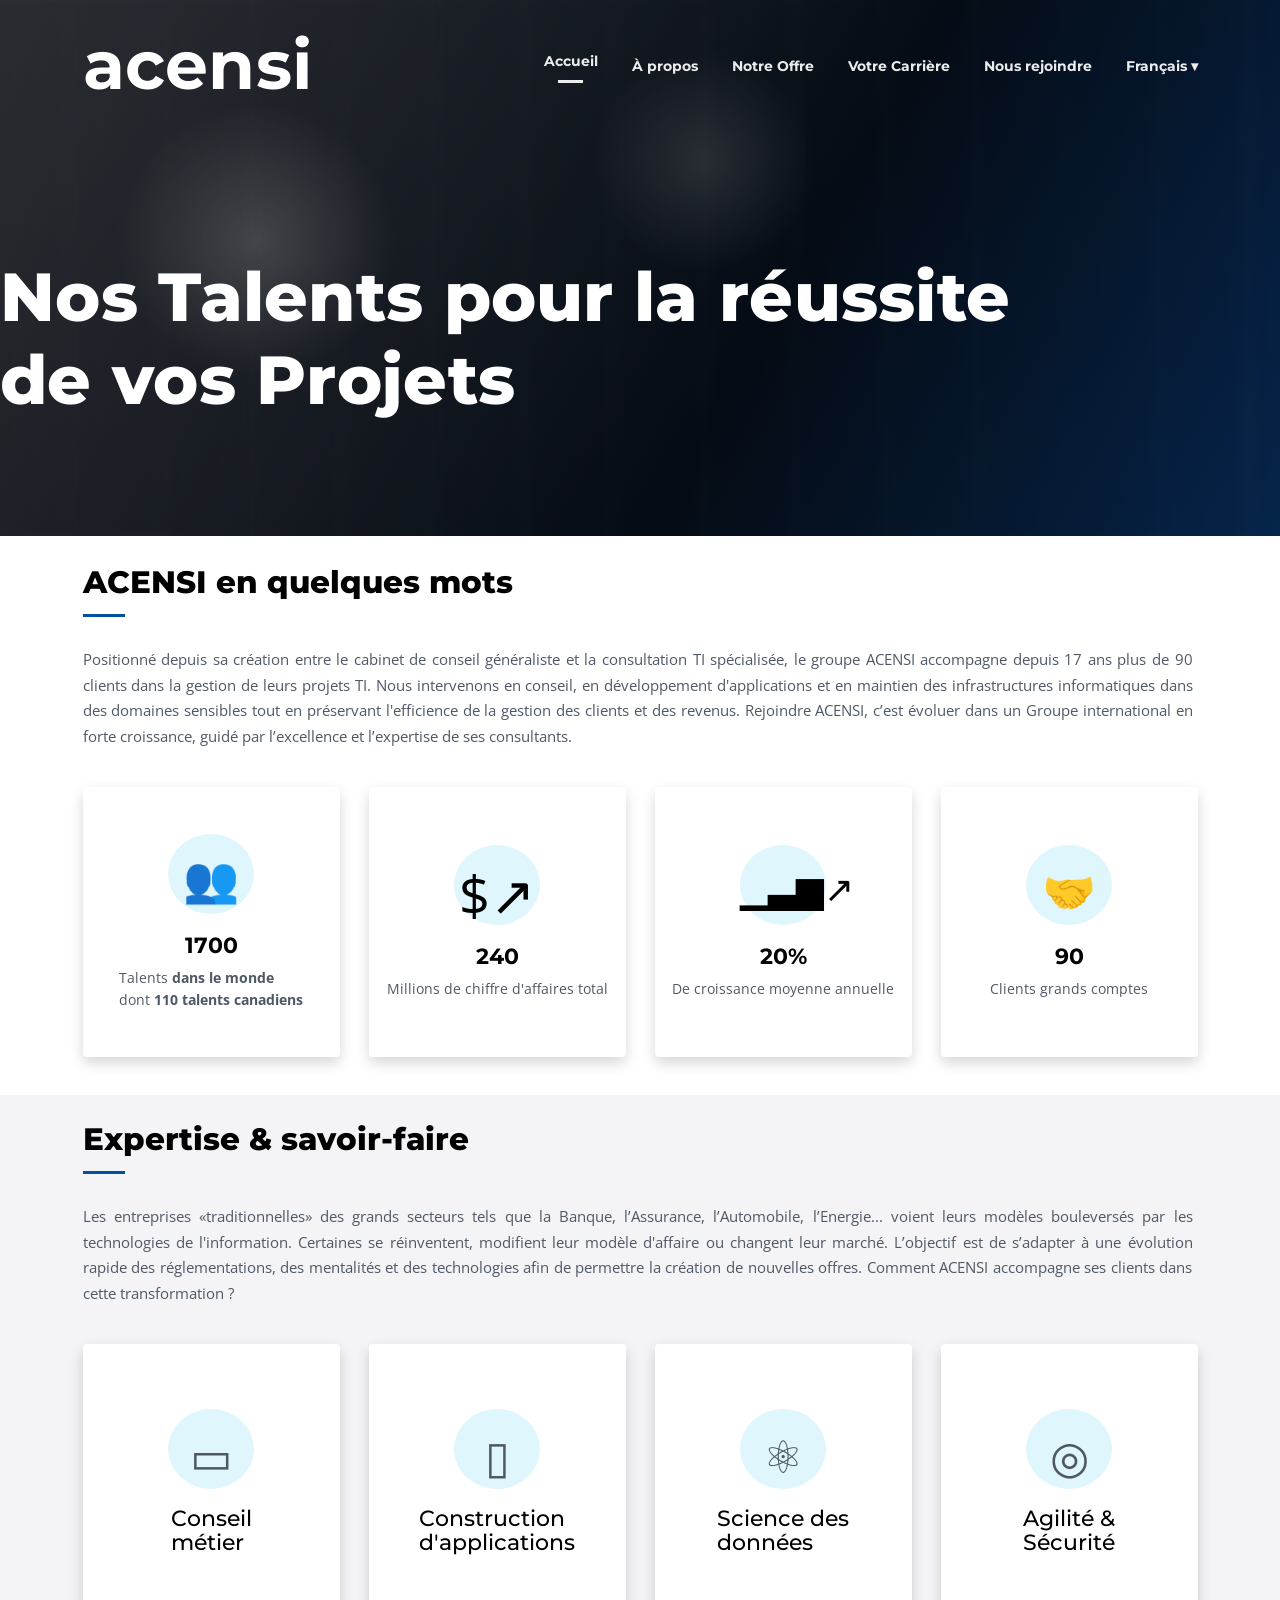
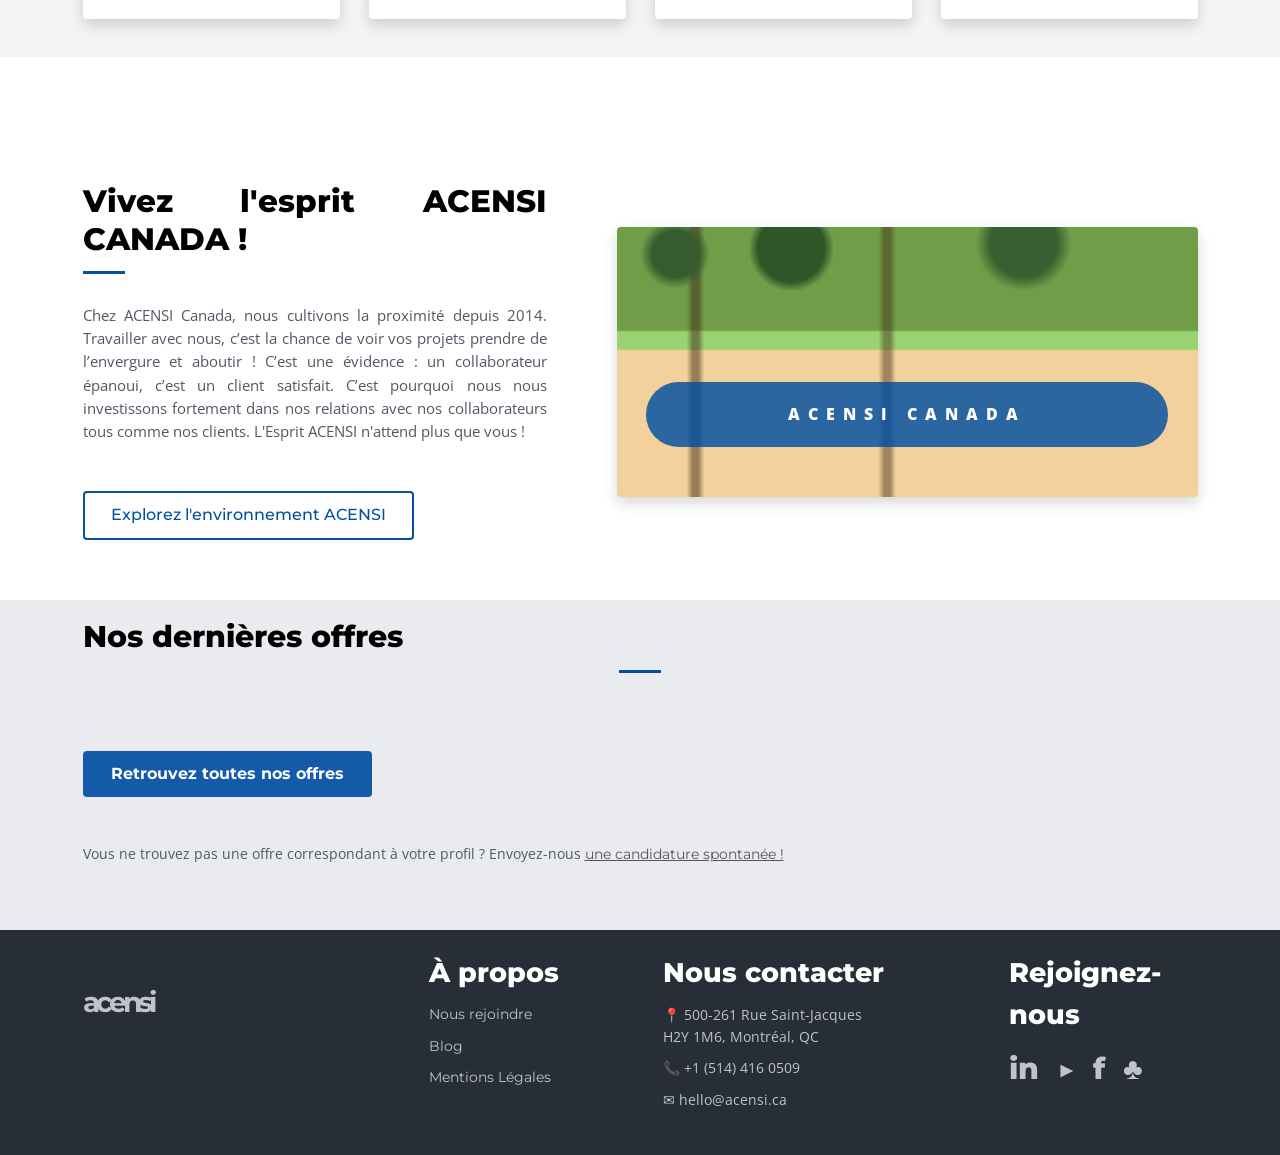
==== index.html @ 2a44cb98 "Update index.html" ====
<!DOCTYPE html>
<html lang="fr">
<head>
  <meta charset="UTF-8" />
  <meta name="viewport" content="width=device-width, initial-scale=1.0" />
  <title>ACENSI Canada - Nos talents pour la réussite de vos projets</title>
  <link rel="preconnect" href="https://fonts.googleapis.com">
  <link rel="preconnect" href="https://fonts.gstatic.com" crossorigin>
  <link href="https://fonts.googleapis.com/css2?family=Montserrat:wght@500;600;700;800&family=Open+Sans:wght@400;600;700&display=swap" rel="stylesheet">
  <link rel="stylesheet" href="acensi_project/css/style.css" />
</head>
<body>
  <header class="hero" id="accueil">
    <nav class="navbar">
      <a href="#accueil" class="logo" aria-label="ACENSI"><h1><strong>acensi</strong></h1></a>
      <button class="menu-toggle" aria-label="Ouvrir le menu"><span></span><span></span><span></span></button>
      <ul class="nav-links">
        <li><a class="active" href="#accueil">Accueil</a></li>
        <li><a href="#apropos">À propos</a></li>
        <li><a href="#offre">Notre Offre</a></li>
        <li><a href="#carriere">Votre Carrière</a></li>
        <li><a href="#contact">Nous rejoindre</a></li>
        <li><a href="#" class="lang">Français ▾</a></li>
      </ul>
    </nav>
    <div class="hero-overlay"></div>
    <div class="hero-content reveal">
      <h1>Nos Talents pour la réussite<br>de vos Projets</h1>
    </div>
  </header>

  <main>
    <section class="section white" id="apropos">
      <div class="container">
        <h2 class="section-title reveal">ACENSI en quelques mots</h2>
        <p class="intro reveal">Positionné depuis sa création entre le cabinet de conseil généraliste et la consultation TI spécialisée, le groupe ACENSI accompagne depuis 17 ans plus de 90 clients dans la gestion de leurs projets TI. Nous intervenons en conseil, en développement d'applications et en maintien des infrastructures informatiques dans des domaines sensibles tout en préservant l'efficience de la gestion des clients et des revenus. Rejoindre ACENSI, c’est évoluer dans un Groupe international en forte croissance, guidé par l’excellence et l’expertise de ses consultants.</p>

        <div class="stats-grid">
          <article class="stat-card reveal">
            <div class="icon-bubble people-icon"></div>
            <h3><span class="counter" data-target="1700">0</span></h3>
            <p>Talents <strong>dans le monde</strong><br>dont <strong>110 talents canadiens</strong></p>
          </article>
          <article class="stat-card reveal">
            <div class="icon-bubble money-icon"></div>
            <h3><span class="counter" data-target="240">0</span></h3>
            <p>Millions de chiffre d'affaires total</p>
          </article>
          <article class="stat-card reveal">
            <div class="icon-bubble chart-icon"></div>
            <h3><span class="counter" data-target="20">0</span>%</h3>
            <p>De croissance moyenne annuelle</p>
          </article>
          <article class="stat-card reveal">
            <div class="icon-bubble hand-icon"></div>
            <h3><span class="counter" data-target="90">0</span></h3>
            <p>Clients grands comptes</p>
          </article>
        </div>
      </div>
    </section>

    <section class="section grey" id="offre">
      <div class="container">
        <h2 class="section-title reveal">Expertise &amp; savoir-faire</h2>
        <p class="intro reveal">Les entreprises «traditionnelles» des grands secteurs tels que la Banque, l’Assurance, l’Automobile, l’Energie... voient leurs modèles bouleversés par les technologies de l'information. Certaines se réinventent, modifient leur modèle d'affaire ou changent leur marché. L’objectif est de s’adapter à une évolution rapide des réglementations, des mentalités et des technologies afin de permettre la création de nouvelles offres. Comment ACENSI accompagne ses clients dans cette transformation ?</p>

        <div class="expertise-grid">
          <article class="expert-card reveal"><div class="line-icon msg"></div><h3>Conseil<br>métier</h3></article>
          <article class="expert-card reveal"><div class="line-icon phone"></div><h3>Construction<br>d'applications</h3></article>
          <article class="expert-card reveal"><div class="line-icon data"></div><h3>Science des<br>données</h3></article>
          <article class="expert-card reveal"><div class="line-icon security"></div><h3>Agilité &amp;<br>Sécurité</h3></article>
        </div>
      </div>
    </section>

    <section class="spirit" id="carriere">
      <div class="container spirit-grid">
        <div class="spirit-text reveal">
          <h2 class="section-title">Vivez l'esprit ACENSI CANADA !</h2>
          <p>Chez ACENSI Canada, nous cultivons la proximité depuis 2014. Travailler avec nous, c’est la chance de voir vos projets prendre de l’envergure et aboutir ! C’est une évidence : un collaborateur épanoui, c’est un client satisfait. C’est pourquoi nous nous investissons fortement dans nos relations avec nos collaborateurs tous comme nos clients. L'Esprit ACENSI n'attend plus que vous !</p>
          <a class="outline-btn" href="#contact">Explorez l'environnement ACENSI</a>
        </div>
        <div class="team-photo reveal" role="img" aria-label="Photo de groupe ACENSI Canada">
          <div class="photo-sky"></div>
          <div class="photo-ground"></div>
          <div class="people-row">ACENSI CANADA</div>
        </div>
      </div>
    </section>

    <section class="jobs" id="contact">
      <div class="container centered reveal">
        <h2 class="jobs-title">Nos dernières offres</h2>
        <div class="short-line"></div>
        <a href="#" class="primary-btn pulse">Retrouvez toutes nos offres</a>
        <p>Vous ne trouvez pas une offre correspondant à votre profil ? Envoyez-nous <a href="mailto:hello@acensi.ca">une candidature spontanée !</a></p>
      </div>
    </section>
  </main>

  <footer class="footer">
    <div class="container footer-grid">
      <a href="#accueil" class="footer-logo"> <h1><strong>acensi</strong></h1></a>
      
      <div>
        <h3>À propos</h3>
        <a href="#contact">Nous rejoindre</a>
        <a href="#">Blog</a>
        <a href="#">Mentions Légales</a>
      </div>
      <div>
        <h3>Nous contacter</h3>
        <p>📍 500-261 Rue Saint-Jacques<br><span>H2Y 1M6, Montréal, QC</span></p>
        <p>📞 +1 (514) 416 0509</p>
        <p>✉ hello@acensi.ca</p>
      </div>
      <div>
        <h3>Rejoignez-nous</h3>
        <div class="socials"><a>in</a><a>▶</a><a>f</a><a>♣</a></div>
      </div>
    </div>
  </footer>

  <button id="topBtn" aria-label="Retour en haut">↑</button>
  <script src="acensi_project/js/script.js"></script>
</body>
</html>
---- acensi_project/css/style.css ----
:root {
  --blue: #004fa3;
  --blue2: #155aa9;
  --dark: #272e37;
  --text: #4f5865;
  --light: #f3f4f7;
  --white: #fff;
  --shadow: 0 6px 14px rgba(0, 0, 0, .16);
}

* {
  box-sizing: border-box;
}

html {
  scroll-behavior: smooth;
}

body {
  margin: 0;
  text-align: justify;
  font-family: 'Open Sans', Arial, sans-serif;
  color: var(--text);
  background: #fff;
  line-height: 1.55;
}

h1,
h2,
h3,
a,
.logo {
  font-family: 'Montserrat', Arial, sans-serif;
}

a {
  text-decoration: none;
  text-align: justify;
}

.container {
  width: min(1115px, calc(100% - 48px));
  margin: auto;
  text-align: justify;
}

.hero {
  position: relative;
  min-height: 536px;
  color: white;
  overflow: hidden;
  background: radial-gradient(circle at 20% 45%, rgba(255, 255, 255, .35), transparent 13%),
    radial-gradient(circle at 55% 30%, rgba(255, 255, 255, .20), transparent 14%),
    linear-gradient(120deg, #555963 0%, #081322 60%, #08366e 100%);
}

.hero:before {
  content: "";
  position: absolute;
  inset: 0;
  background: linear-gradient(90deg, rgba(0, 0, 0, .35), rgba(0, 0, 0, .1)),
    repeating-linear-gradient(90deg, transparent 0 85px, rgba(255, 255, 255, .05) 86px 88px);
  filter: blur(6px);
  transform: scale(1.03);
}

.hero-overlay {
  position: absolute;
  inset: 0;
  background: rgba(0, 0, 0, .24);
}

.navbar {
  position: relative;
  z-index: 4;
  display: flex;
  align-items: center;
  justify-content: space-between;
  width: min(1115px, calc(100% - 48px));
  margin: auto;
  padding: 24px 0;
}

.logo,
.footer-logo {
  font-size: 42px;
  font-weight: 600;
  letter-spacing: -4px;
  color: #fff;
}

.nav-links {
  display: flex;
  gap: 34px;
  list-style: none;
  margin: 0;
  padding: 0;
  align-items: center;
}

.nav-links a {
  color: white;
  font-weight: 700;
  font-size: 14px;
  opacity: .92;
}

.nav-links a.active:after {
  content: "";
  display: block;
  width: 25px;
  height: 3px;
  background: white;
  margin: 7px auto 0;
}

.menu-toggle {
  display: none;
  background: none;
  border: 0;
}

.menu-toggle span {
  display: block;
  width: 28px;
  height: 3px;
  background: white;
  margin: 5px;
}

.hero-content {
  position: relative;
  z-index: 2;
  text-align: center;
  text-align: justify;
  margin-top: 125px;
}

.hero h1 {
  font-size: 68px;
  line-height: 1.22;
  margin: 0;
  font-weight: 800;
  letter-spacing: .3px;
}

.section {
  padding: 28px 0 38px;
  text-align: justify;
}

.white {
  background: #fff;
}

.grey {
  background: #f4f4f6;
  padding-top: 26px;
}

.section-title {
  color: #000;
  font-size: 31px;
  line-height: 1.2;
  text-align: justify;
  margin: 0 0 30px;
  font-weight: 800;
}

.section-title:after,
.short-line {
  content: "";
  text-align: justify;
  display: block;
  width: 42px;
  height: 3px;
  background: var(--blue);
  margin-top: 13px;
}

.intro {
  font-size: 15px;
  line-height: 1.7;
  margin: 0 0 38px;
  max-width: 1110px;
  text-align: justify;
}

.stats-grid,
.expertise-grid {
  display: grid;
  grid-template-columns: repeat(4, 1fr);
  gap: 29px;
}

.stat-card,
.expert-card {
  height: 270px;
  background: white;
  border-radius: 4px;
  box-shadow: var(--shadow);
  display: flex;
  flex-direction: column;
  align-items: center;
  justify-content: center;
  text-align: center
  text-align: justify;
  transition: .35s ease;
  position: relative;
  overflow: hidden;
}

.stat-card:hover,
.expert-card:hover {
  transform: translateY(-10px);
  box-shadow: 0 14px 25px rgba(0, 0, 0, .2);
}

.stat-card:before,
.expert-card:before {
  content: "";
  position: absolute;
  inset: auto 0 0;
  height: 4px;
  background: var(--blue);
  transform: scaleX(0);
  transition: .35s;
}

.stat-card:hover:before,
.expert-card:hover:before {
  transform: scaleX(1);
}

.stat-card h3 {
  font-size: 22px;
  margin: 7px 0 4px;
  color: #000;
  text-align: justify;
}

.stat-card p {
  font-size: 14px;
  margin: 0 10px;
  text-align: justify;
}

.icon-bubble,
.line-icon {
  width: 86px;
  height: 80px;
  margin-bottom: 8px;
  background: #dff6fc;
  border-radius: 50%;
  position: relative;
}

.people-icon:after {
  content: "👥";
  font-size: 45px;
}

.money-icon:after {
  content: "$↗";
  font-size: 54px;
}

.chart-icon:after {
  content: "▁▃▆↗";
  font-size: 36px;
}

.hand-icon:after {
  content: "🤝";
  font-size: 42px;
}

.icon-bubble:after {
  position: absolute;
  inset: 8px 0 0;
  display: grid;
  place-items: center;
  color: #000;
}

.expert-card {
  height: 275px;
}

.expert-card h3 {
  font-size: 22px;
  line-height: 1.1;
  color: #000;
  margin: 10px 0 0;
  font-weight: 500;
}

.line-icon:after {
  position: absolute;
  inset: 12px 0 0;
  display: grid;
  place-items: center;
  font-size: 45px;
}

.msg:after {
  content: "▭";
}

.phone:after {
  content: "▯";
}

.data:after {
  content: "⚛";
}

.security:after {
  content: "◎";
}

.spirit {
  padding: 126px 0 60px;
  background: white;
}

.spirit-grid {
  display: grid;
  grid-template-columns: 1fr 1.25fr;
  gap: 70px;
  align-items: center;
}

.spirit p {
  font-size: 15px;
  text-align: justify;
  margin-bottom: 48px;
}

.outline-btn {
  display: inline-block;
  border: 2px solid var(--blue);
  color: var(--blue);
  padding: 10px 26px;
  border-radius: 4px;
  font-weight: 500;
  transition: .3s;
}

.outline-btn:hover {
  background: var(--blue);
  color: white;
}

.team-photo {
  height: 270px;
  border-radius: 4px;
  box-shadow: var(--shadow);
  overflow: hidden;
  position: relative;
  background: linear-gradient(#719d49 0 38%, #9ad171 39% 45%, #f2d19d 46% 100%);
}

.team-photo:before {
  content: "";
  position: absolute;
  inset: 0;
  background: radial-gradient(circle at 10% 10%, #355b2e 0 4%, transparent 6%),
    radial-gradient(circle at 30% 8%, #305628 0 7%, transparent 9%),
    radial-gradient(circle at 70% 6%, #385f2f 0 7%, transparent 10%),
    linear-gradient(90deg, transparent 0 12%, rgba(64, 40, 20, .5) 13% 14%, transparent 15% 45%, rgba(64, 40, 20, .45) 46% 47%, transparent 48%);
}

.people-row {
  position: absolute;
  left: 5%;
  right: 5%;
  bottom: 50px;
  text-align: center;
  color: white;
  background: rgba(0, 79, 163, .82);
  border-radius: 35px;
  padding: 20px;
  font-weight: 800;
  letter-spacing: 8px;
}

.jobs {
  background: #e9ebef;
  padding: 14px 0 50px;
  text-align: center;
}

.jobs-title {
  font-size: 30px;
  color: #000;
  margin: 0;
  font-weight: 800;
  text-align: justify;
}

.short-line {
  margin: 9px auto 78px;
}

.primary-btn {
  display: inline-block;
  background: var(--blue2);
  color: white;
  padding: 11px 28px;
  border-radius: 4px;
  font-weight: 700;
  margin-bottom: 32px;
}

.primary-btn:hover {
  background: #0a4385;
}

.jobs p {
  font-size: 14px;
}

.jobs a:not(.primary-btn) {
  color: #555;
  text-decoration: underline;
  text-align: justify;
}

.footer {
  background: var(--dark);
  padding: 22px 0 34px;
  color: #bfc4cc;
}

.footer-grid {
  display: grid;
  grid-template-columns: 1.6fr 1fr 1.6fr 1fr;
  gap: 45px;
  align-items: start;
}

.footer h3 {
  color: white;
  font-size: 27px;
  margin: 0 0 10px;
  font-weight: 800;
  text-align: justify;
}

.footer a,
.footer p {
  display: block;
  color: #bfc4cc;
  margin: 10px 0;
  font-size: 14px;
}

.footer-logo {
  margin-top: 55px;
}

.socials {
  display: flex;
  gap: 18px;
}

.socials a {
  font-size: 30px;
  font-weight: 800;
  margin: 0;
}

#topBtn {
  position: fixed;
  right: 22px;
  bottom: 22px;
  width: 44px;
  height: 44px;
  border: 0;
  border-radius: 50%;
  background: var(--blue);
  color: white;
  font-size: 22px;
  cursor: pointer;
  opacity: 0;
  pointer-events: none;
  transition: .3s;
  box-shadow: var(--shadow);
}

#topBtn.show {
  opacity: 1;
  pointer-events: auto;
}

.reveal {
  opacity: 0;
  transform: translateY(35px);
  transition: opacity .75s ease, transform .75s ease;
}

.reveal.show {
  opacity: 1;
  transform: none;
}

.pulse {
  animation: pulse 2s infinite;
}

@keyframes pulse {
  0%,
  100% {
    box-shadow: 0 0 0 0 rgba(21, 90, 169, .4);
  }

  50% {
    box-shadow: 0 0 0 14px rgba(21, 90, 169, 0);
  }
}

@media (max-width: 900px) {
  .hero h1 {
    font-size: 44px;
  }

  .nav-links {
    position: absolute;
    top: 76px;
    right: 0;
    left: 0;
    background: rgba(39, 46, 55, .98);
    flex-direction: column;
    padding: 24px;
    gap: 18px;
    display: none;
  }

  .nav-links.open {
    display: flex;
  }

  .menu-toggle {
    display: block;
  }

  .stats-grid,
  .expertise-grid,
  .spirit-grid,
  .footer-grid {
    grid-template-columns: 1fr 1fr;
  }

  .spirit {
    padding-top: 70px;
  }
}

@media (max-width: 580px) {
  .container,
  .navbar {
    width: calc(100% - 28px);
  }

  .hero {
    min-height: 430px;
  }

  .hero h1 {
    font-size: 34px;
    text-align: justify;
  }

  .stats-grid,
  .expertise-grid,
  .spirit-grid,
  .footer-grid {
    grid-template-columns: 1fr;
  }

  .section-title,
  .jobs-title {
    font-size: 26px;
    text-align: justify;
  }

  .footer-logo {
    margin-top: 0;
  }
}

/* Correctifs responsive mobile — conservation du design desktop */
@media (max-width: 768px) {
  body {
    overflow-x: hidden;
  }

  .container,
  .navbar {
    width: calc(100% - 32px);
  }

  .navbar {
    padding: 18px 0;
  }

  .logo,
  .footer-logo {
    font-size: 38px;
    line-height: 1;
  }

  .nav-links {
    top: 68px;
    border-radius: 0 0 10px 10px;
    box-shadow: 0 12px 25px rgba(0, 0, 0, .25);
  }

  .nav-links a {
    font-size: 15px;
  }

  .hero {
    min-height: 520px;
    display: flex;
    flex-direction: column;
  }

  .hero-content {
    margin: 0;
    padding: 135px 16px 90px;
    display: flex;
    align-items: center;
    justify-content: center;
    flex: 1;
  }

  .hero h1 {
    font-size: clamp(34px, 9vw, 48px);
    line-height: 1.18;
    max-width: 720px;
  }

  .section {
    padding: 42px 0 46px;
  }

  .grey {
    padding-top: 42px;
  }

  .section-title {
    font-size: clamp(26px, 7vw, 32px);
    margin-bottom: 26px;
  }

  .intro {
    font-size: 15px;
    text-align: left;
    margin-bottom: 30px;
    line-height: 1.75;
  }

  .stats-grid,
  .expertise-grid {
    grid-template-columns: repeat(2, minmax(0, 1fr));
    gap: 18px;
  }

  .stat-card,
  .expert-card {
    height: 235px;
    padding: 18px 14px;
  }

  .icon-bubble,
  .line-icon {
    width: 74px;
    height: 70px;
  }

  .stat-card h3 {
    font-size: 21px;
  }

  .stat-card p {
    font-size: 13.5px;
  }

  .expert-card h3 {
    font-size: 20px;
  }

  .spirit {
    padding: 64px 0 48px;
  }

  .spirit-grid {
    grid-template-columns: 1fr;
    gap: 34px;
  }

  .spirit p {
    text-align: left;
    margin-bottom: 30px;
  }

  .outline-btn,
  .primary-btn {
    width: 100%;
    max-width: 360px;
    text-align: center;
  }

  .team-photo {
    height: 245px;
    width: 100%;
  }

  .jobs {
    padding: 38px 0 44px;
  }

  .short-line {
    margin-bottom: 44px;
  }

  .footer {
    padding: 38px 0;
  }

  .footer-grid {
    grid-template-columns: 1fr 1fr;
    gap: 26px 30px;
  }

  .footer-logo {
    margin-top: 0;
  }

  .footer h3 {
    font-size: 23px;
  }

  .socials {
    flex-wrap: wrap;
  }
}

@media (max-width: 480px) {
  .container,
  .navbar {
    width: calc(100% - 24px);
  }

  .navbar {
    padding: 16px 0;
  }

  .logo,
  .footer-logo {
    font-size: 34px;
    letter-spacing: -3px;
  }

  .menu-toggle {
    padding: 4px 0;
  }

  .menu-toggle span {
    width: 26px;
    height: 3px;
    margin: 4px 0;
  }

  .nav-links {
    top: 62px;
    padding: 22px 18px;
    gap: 16px;
  }

  .hero {
    min-height: 470px;
  }

  .hero-content {
    padding: 105px 10px 70px;
  }

  .hero h1 {
    font-size: 32px;
    line-height: 1.22;
  }

  .section {
    padding: 36px 0 40px;
  }

  .section-title {
    font-size: 25px;
    margin-bottom: 22px;
  }

  .section-title:after,
  .short-line {
    width: 40px;
    height: 3px;
  }

  .intro {
    font-size: 14px;
    line-height: 1.75;
    margin-bottom: 26px;
  }

  .stats-grid,
  .expertise-grid {
    grid-template-columns: 1fr;
    gap: 20px;
  }

  .stat-card,
  .expert-card {
    height: auto;
    min-height: 210px;
    padding: 34px 18px;
  }

  .icon-bubble,
  .line-icon {
    width: 76px;
    height: 72px;
    margin-bottom: 10px;
  }

  .people-icon:after {
    font-size: 40px;
  }

  .money-icon:after {
    font-size: 48px;
  }

  .chart-icon:after {
    font-size: 32px;
  }

  .hand-icon:after {
    font-size: 38px;
  }

  .line-icon:after {
    font-size: 40px;
  }

  .stat-card h3 {
    font-size: 22px;
  }

  .expert-card h3 {
    font-size: 22px;
  }

  .spirit {
    padding: 52px 0 42px;
  }

  .spirit-grid {
    gap: 28px;
  }

  .spirit p {
    font-size: 14px;
    line-height: 1.75;
    margin-bottom: 26px;
  }

  .outline-btn,
  .primary-btn {
    max-width: none;
    padding: 11px 18px;
    font-size: 15px;
  }

  .team-photo {
    height: 210px;
  }

  .people-row {
    left: 8%;
    right: 8%;
    bottom: 38px;
    padding: 16px 10px;
    letter-spacing: 3px;
    font-size: 13px;
  }

  .jobs-title {
    font-size: 25px;
  }

  .short-line {
    margin: 9px auto 36px;
  }

  .jobs p {
    font-size: 13.5px;
    line-height: 1.7;
  }

  .footer-grid {
    grid-template-columns: 1fr;
    gap: 24px;
    text-align: left;
  }

  .footer h3 {
    font-size: 24px;
    margin-bottom: 8px;
  }

  .footer a,
  .footer p {
    font-size: 14px;
    margin: 8px 0;
  }

  .socials a {
    font-size: 28px;
  }

  #topBtn {
    right: 14px;
    bottom: 14px;
    width: 40px;
    height: 40px;
  }
}

@media (max-width: 360px) {
  .hero h1 {
    font-size: 29px;
  }

  .section-title,
  .jobs-title {
    font-size: 23px;
  }

  .stat-card,
  .expert-card {
    min-height: 200px;
  }
}
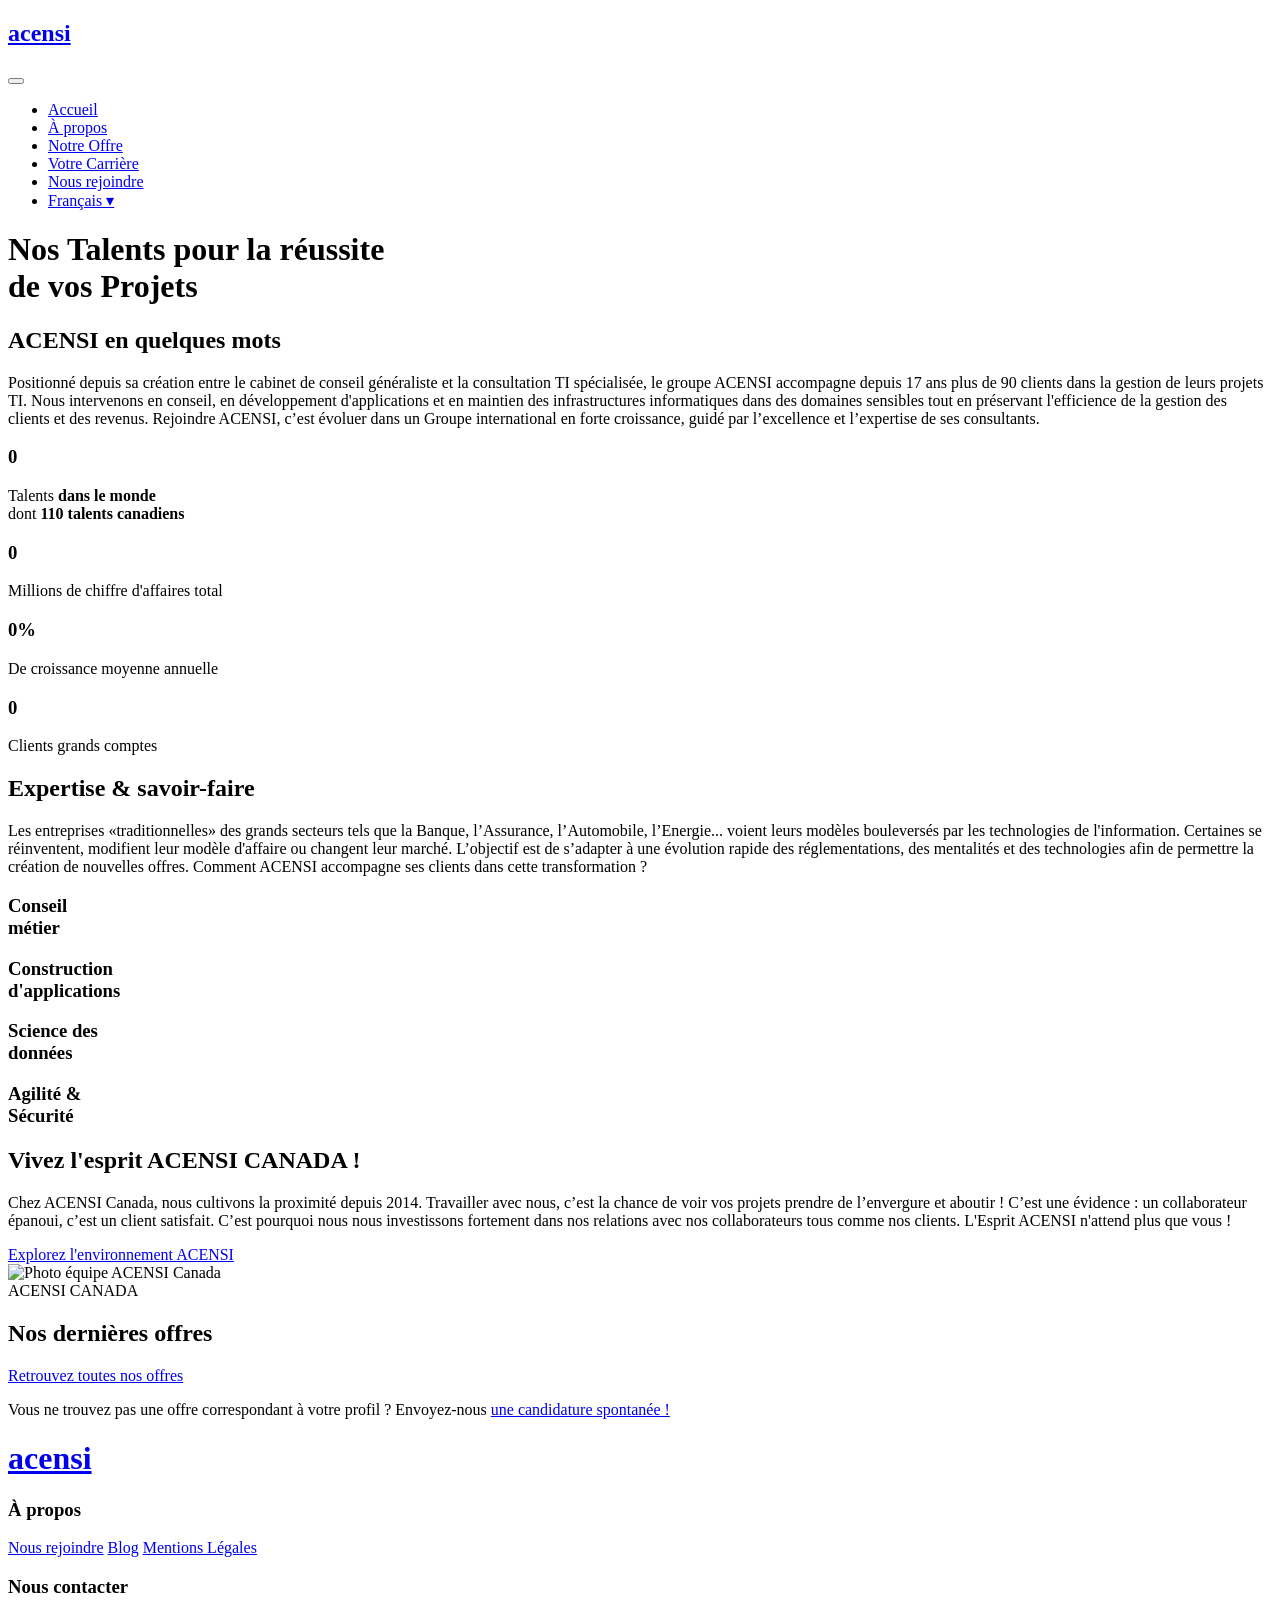
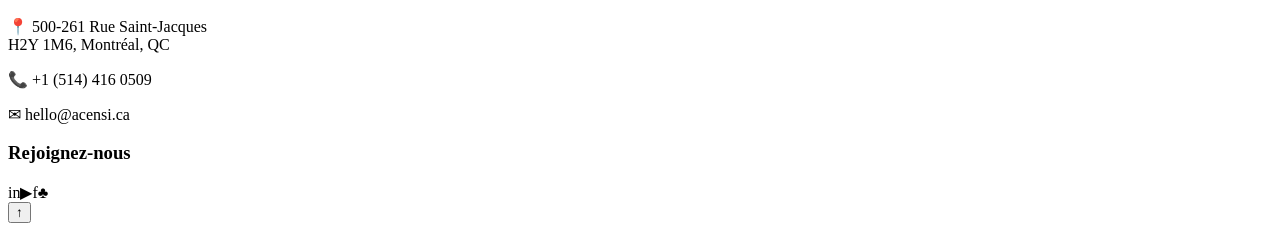
==== commit 4a810a36: "Update index.html" ====
--- a/index.html
+++ b/index.html
@@ -3,13 +3,14 @@
 <head>
   <meta charset="UTF-8" />
   <meta name="viewport" content="width=device-width, initial-scale=1.0" />
-  <title>ACENSI Canada - Nos talents pour la réussite de vos projets</title>
+  <title>ACENSI Canada  Nos talents pour la réussite de vos projets</title>
   <link rel="preconnect" href="https://fonts.googleapis.com">
   <link rel="preconnect" href="https://fonts.gstatic.com" crossorigin>
   <link href="https://fonts.googleapis.com/css2?family=Montserrat:wght@500;600;700;800&family=Open+Sans:wght@400;600;700&display=swap" rel="stylesheet">
-  <link rel="stylesheet" href="acensi_project/css/style.css" />
+  <link rel="stylesheet" href="css/style.css" />
 </head>
 <body>
+
   <header class="hero" id="accueil">
     <nav class="navbar">
       <a href="#accueil" class="logo" aria-label="ACENSI"><h1><strong>acensi</strong></h1></a>
@@ -31,7 +32,7 @@
 
   <main>
     <section class="section white" id="apropos">
-      <div class="container">
+      <div class="container"> 
         <h2 class="section-title reveal">ACENSI en quelques mots</h2>
         <p class="intro reveal">Positionné depuis sa création entre le cabinet de conseil généraliste et la consultation TI spécialisée, le groupe ACENSI accompagne depuis 17 ans plus de 90 clients dans la gestion de leurs projets TI. Nous intervenons en conseil, en développement d'applications et en maintien des infrastructures informatiques dans des domaines sensibles tout en préservant l'efficience de la gestion des clients et des revenus. Rejoindre ACENSI, c’est évoluer dans un Groupe international en forte croissance, guidé par l’excellence et l’expertise de ses consultants.</p>
 
@@ -81,11 +82,12 @@
           <p>Chez ACENSI Canada, nous cultivons la proximité depuis 2014. Travailler avec nous, c’est la chance de voir vos projets prendre de l’envergure et aboutir ! C’est une évidence : un collaborateur épanoui, c’est un client satisfait. C’est pourquoi nous nous investissons fortement dans nos relations avec nos collaborateurs tous comme nos clients. L'Esprit ACENSI n'attend plus que vous !</p>
           <a class="outline-btn" href="#contact">Explorez l'environnement ACENSI</a>
         </div>
-        <div class="team-photo reveal" role="img" aria-label="Photo de groupe ACENSI Canada">
-          <div class="photo-sky"></div>
-          <div class="photo-ground"></div>
+        <div class="team-photo reveal">
+          <img src="images/profil.png" alt="Photo équipe ACENSI Canada">
           <div class="people-row">ACENSI CANADA</div>
         </div>
+
+         
       </div>
     </section>
 
@@ -94,15 +96,15 @@
         <h2 class="jobs-title">Nos dernières offres</h2>
         <div class="short-line"></div>
         <a href="#" class="primary-btn pulse">Retrouvez toutes nos offres</a>
-        <p>Vous ne trouvez pas une offre correspondant à votre profil ? Envoyez-nous <a href="mailto:hello@acensi.ca">une candidature spontanée !</a></p>
+        <p class="spon">Vous ne trouvez pas une offre correspondant à votre profil ? Envoyez-nous <a href="mailto:hello@acensi.ca">une candidature spontanée !</a></p>
       </div>
     </section>
   </main>
 
+
   <footer class="footer">
     <div class="container footer-grid">
-      <a href="#accueil" class="footer-logo"> <h1><strong>acensi</strong></h1></a>
-      
+      <a href="#accueil" class="footer-logo"><h1><strong>acensi</strong></h1></a>
       <div>
         <h3>À propos</h3>
         <a href="#contact">Nous rejoindre</a>
@@ -123,6 +125,6 @@
   </footer>
 
   <button id="topBtn" aria-label="Retour en haut">↑</button>
-  <script src="acensi_project/js/script.js"></script>
+  <script src="js/script.js"></script>
 </body>
 </html>
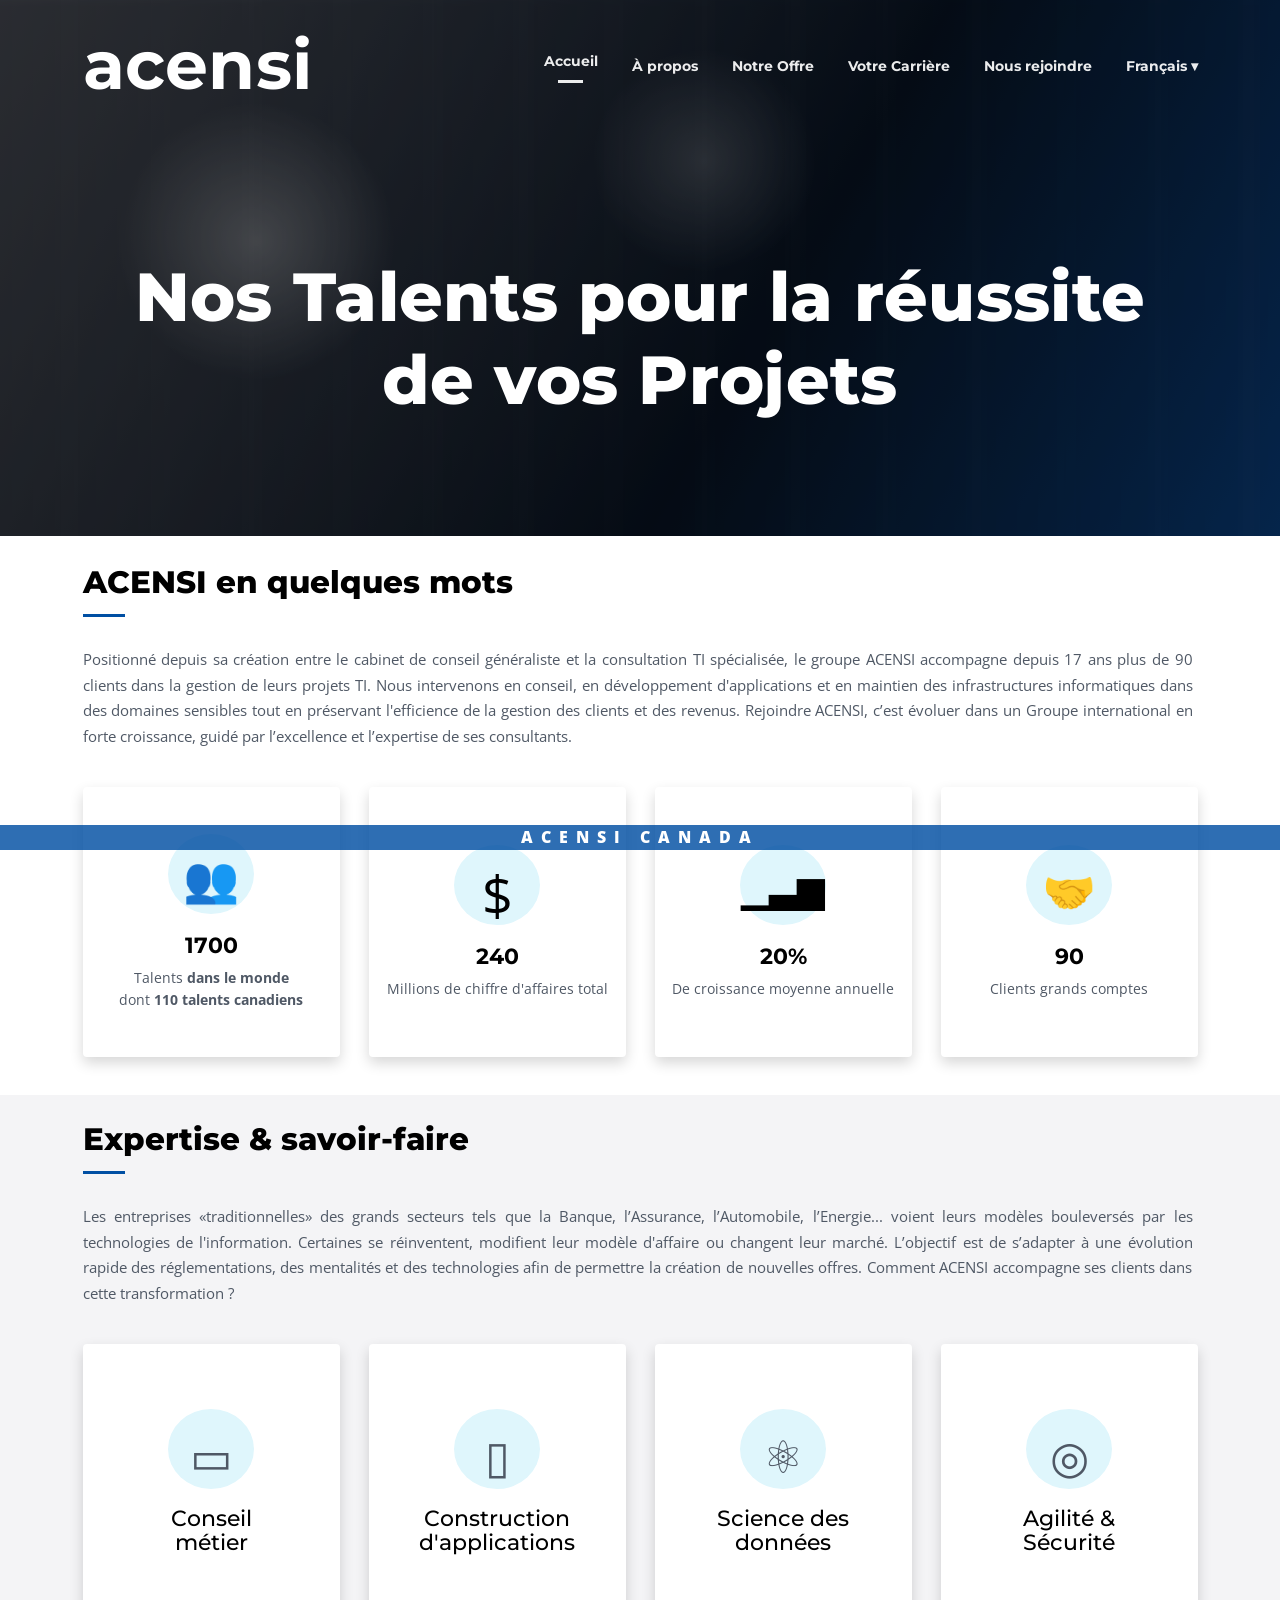
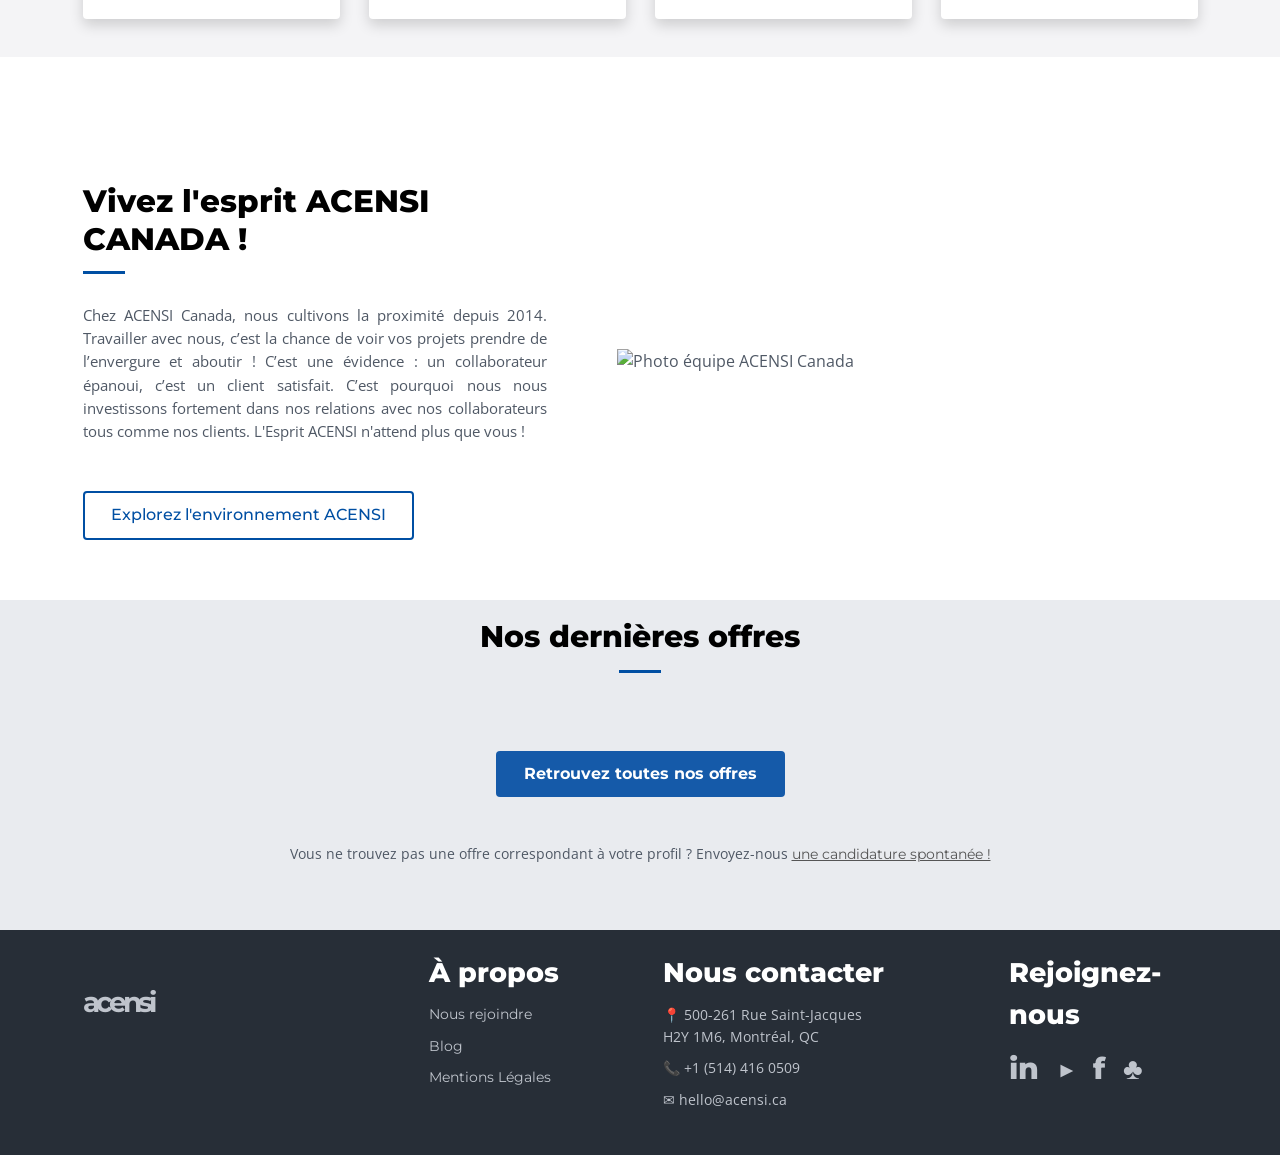
==== commit 718ac1cc: "Update index.html" ====
--- a/index.html
+++ b/index.html
@@ -7,7 +7,7 @@
   <link rel="preconnect" href="https://fonts.googleapis.com">
   <link rel="preconnect" href="https://fonts.gstatic.com" crossorigin>
   <link href="https://fonts.googleapis.com/css2?family=Montserrat:wght@500;600;700;800&family=Open+Sans:wght@400;600;700&display=swap" rel="stylesheet">
-  <link rel="stylesheet" href="css/style.css" />
+  <link rel="stylesheet" href="acensi_project/css/style.css" />
 </head>
 <body>
 
@@ -125,6 +125,6 @@
   </footer>
 
   <button id="topBtn" aria-label="Retour en haut">↑</button>
-  <script src="js/script.js"></script>
+  <script src="acensi_project/js/script.js"></script>
 </body>
 </html>
--- a/acensi_project/css/style.css
+++ b/acensi_project/css/style.css
@@ -0,0 +1,995 @@
+/* Variables globales du site */
+:root {
+  --blue: #004fa3;
+  --blue2: #155aa9;
+  --dark: #272e37;
+  --text: #4f5865;
+  --light: #f3f4f7;
+  --white: #fff;
+  --shadow: 0 6px 14px rgba(0, 0, 0, .16);
+}
+
+/* Reset général */
+* {
+  box-sizing: border-box;
+}
+
+/* Scroll fluide */
+html {
+  scroll-behavior: smooth;
+}
+
+/* Style global du body */
+body {
+  margin: 0;
+  font-family: 'Open Sans', Arial, sans-serif;
+  color: var(--text);
+  background: #fff;
+  line-height: 1.55;
+}
+
+/* Police des titres, liens et logo */
+h1,
+h2,
+h3,
+a,
+.logo {
+  font-family: 'Montserrat', Arial, sans-serif;
+}
+
+/* Style des liens */
+a {
+  text-decoration: none;
+}
+
+/* Conteneur principal */
+.container {
+  width: min(1115px, calc(100% - 48px));
+  margin: auto;
+}
+
+/* Section hero */
+.hero {
+  position: relative;
+  min-height: 536px;
+  color: white;
+  overflow: hidden;
+  background: radial-gradient(circle at 20% 45%, rgba(255, 255, 255, .35), transparent 13%),
+    radial-gradient(circle at 55% 30%, rgba(255, 255, 255, .20), transparent 14%),
+    linear-gradient(120deg, #555963 0%, #081322 60%, #08366e 100%);
+}
+
+/* Effet visuel du hero */
+.hero:before {
+  content: "";
+  position: absolute;
+  inset: 0;
+  background: linear-gradient(90deg, rgba(0, 0, 0, .35), rgba(0, 0, 0, .1)),
+    repeating-linear-gradient(90deg, transparent 0 85px, rgba(255, 255, 255, .05) 86px 88px);
+  filter: blur(6px);
+  transform: scale(1.03);
+}
+
+/* Overlay sombre du hero */
+.hero-overlay {
+  position: absolute;
+  inset: 0;
+  background: rgba(0, 0, 0, .24);
+}
+
+/* Barre de navigation */
+.navbar {
+  position: relative;
+  z-index: 4;
+  display: flex;
+  align-items: center;
+  justify-content: space-between;
+  width: min(1115px, calc(100% - 48px));
+  margin: auto;
+  padding: 24px 0;
+}
+
+/* Logo */
+.logo,
+.footer-logo {
+  font-size: 42px;
+  font-weight: 600;
+  letter-spacing: -4px;
+  color: #fff;
+}
+
+/* Liens de navigation */
+.nav-links {
+  display: flex;
+  gap: 34px;
+  list-style: none;
+  margin: 0;
+  padding: 0;
+  align-items: center;
+}
+
+/* Style des liens du menu */
+.nav-links a {
+  color: white;
+  font-weight: 700;
+  font-size: 14px;
+  opacity: .92;
+}
+
+/* Lien actif du menu */
+.nav-links a.active:after {
+  content: "";
+  display: block;
+  width: 25px;
+  height: 3px;
+  background: white;
+  margin: 7px auto 0;
+}
+
+/* Bouton menu mobile */
+.menu-toggle {
+  display: none;
+  background: none;
+  border: 0;
+}
+
+/* Barres du menu burger */
+.menu-toggle span {
+  display: block;
+  width: 28px;
+  height: 3px;
+  background: white;
+  margin: 5px;
+}
+
+/* Contenu du hero */
+.hero-content {
+  position: relative;
+  z-index: 2;
+  text-align: center;
+  margin-top: 125px;
+}
+
+/* Titre principal */
+.hero h1 {
+  font-size: 68px;
+  line-height: 1.22;
+  margin: 0;
+  font-weight: 800;
+  letter-spacing: .3px;
+}
+
+/* Sections générales */
+.section {
+  padding: 28px 0 38px;
+}
+
+/* Section blanche */
+.white {
+  background: #fff;
+}
+
+/* Section grise */
+.grey {
+  background: #f4f4f6;
+  padding-top: 26px;
+}
+
+/* Titres de section */
+.section-title {
+  color: #000;
+  font-size: 31px;
+  line-height: 1.2;
+  margin: 0 0 30px;
+  font-weight: 800;
+}
+
+/* Ligne décorative sous les titres */
+.section-title:after,
+.short-line {
+  content: "";
+  display: block;
+  width: 42px;
+  height: 3px;
+  background: var(--blue);
+  margin-top: 13px;
+}
+
+/* Texte d’introduction */
+.intro {
+  font-size: 15px;
+  line-height: 1.7;
+  margin: 0 0 38px;
+  max-width: 1110px;
+  text-align: justify;
+}
+
+/* Grilles des cartes */
+.stats-grid,
+.expertise-grid {
+  display: grid;
+  grid-template-columns: repeat(4, 1fr);
+  gap: 29px;
+}
+
+/* Cartes statistiques et expertises */
+.stat-card,
+.expert-card {
+  height: 270px;
+  background: white;
+  border-radius: 4px;
+  box-shadow: var(--shadow);
+  display: flex;
+  flex-direction: column;
+  align-items: center;
+  justify-content: center;
+  text-align: center;
+  transition: .35s ease;
+  position: relative;
+  overflow: hidden;
+}
+
+/* Effet hover des cartes */
+.stat-card:hover,
+.expert-card:hover {
+  transform: translateY(-10px);
+  box-shadow: 0 14px 25px rgba(0, 0, 0, .2);
+}
+
+/* Barre animée des cartes */
+.stat-card:before,
+.expert-card:before {
+  content: "";
+  position: absolute;
+  inset: auto 0 0;
+  height: 4px;
+  background: var(--blue);
+  transform: scaleX(0);
+  transition: .35s;
+}
+
+/* Affichage de la barre au survol */
+.stat-card:hover:before,
+.expert-card:hover:before {
+  transform: scaleX(1);
+}
+
+/* Titre des cartes statistiques */
+.stat-card h3 {
+  font-size: 22px;
+  margin: 7px 0 4px;
+  color: #000;
+}
+
+/* Texte des cartes statistiques */
+.stat-card p {
+  font-size: 14px;
+  margin: 0 10px;
+}
+
+/* Bulles d’icônes */
+.icon-bubble,
+.line-icon {
+  width: 86px;
+  height: 80px;
+  margin-bottom: 8px;
+  background: #dff6fc;
+  border-radius: 50%;
+  position: relative;
+}
+
+/* Icônes statistiques */
+.people-icon:after {
+  content: "👥";
+  font-size: 45px;
+}
+
+.money-icon:after {
+  content: "$";
+  font-size: 54px;
+  align-items: center;
+  justify-content: center;
+}
+
+.chart-icon:after {
+  content: "▁▃▆";
+  font-size: 36px;
+  align-items: center;
+  justify-content: center;
+}
+
+.hand-icon:after {
+  content: "🤝";
+  font-size: 42px;
+}
+
+/* Positionnement des icônes */
+.icon-bubble:after {
+  position: absolute;
+  inset: 8px 0 0;
+  display: grid;
+  place-items: center;
+  color: #000;
+}
+
+/* Cartes expertises */
+.expert-card {
+  height: 275px;
+}
+
+/* Titre des cartes expertises */
+.expert-card h3 {
+  font-size: 22px;
+  line-height: 1.1;
+  color: #000;
+  margin: 10px 0 0;
+  font-weight: 500;
+}
+
+/* Icônes expertises */
+.line-icon:after {
+  position: absolute;
+  inset: 12px 0 0;
+  display: grid;
+  place-items: center;
+  font-size: 45px;
+}
+
+.msg:after {
+  content: "▭";
+}
+
+.phone:after {
+  content: "▯";
+}
+
+.data:after {
+  content: "⚛";
+}
+
+.security:after {
+  content: "◎";
+}
+
+/* Section esprit / carrière */
+.spirit {
+  padding: 126px 0 60px;
+  background: white;
+}
+
+/* Grille de la section spirit */
+.spirit-grid {
+  display: grid;
+  grid-template-columns: 1fr 1.25fr;
+  gap: 70px;
+  align-items: center;
+}
+
+/* Texte de la section spirit */
+.spirit p {
+  font-size: 15px;
+  text-align: justify;
+  margin-bottom: 48px;
+}
+
+/* Bouton secondaire */
+.outline-btn {
+  display: inline-block;
+  border: 2px solid var(--blue);
+  color: var(--blue);
+  padding: 10px 26px;
+  border-radius: 4px;
+  font-weight: 500;
+  transition: .3s;
+}
+
+/* Hover du bouton secondaire */
+.outline-btn:hover {
+  background: var(--blue);
+  color: white;
+}
+
+
+
+/* Bandeau sur l’image équipe */
+.people-row {
+  position: absolute;
+  left: 0%;
+  right: 0%;
+  bottom: 50px;
+  text-align: center;
+  color: white;
+  background: rgba(0, 79, 163, .82);
+ 
+  font-weight: 800;
+  object-position: left center;
+  letter-spacing: 8px;
+}
+
+/* Section jobs / contact */
+.jobs {
+  background: #e9ebef;
+  padding: 14px 0 50px;
+  text-align: center;
+}
+
+/* Titre jobs */
+.jobs-title {
+  font-size: 30px;
+  color: #000;
+  margin: 0;
+  font-weight: 800;
+}
+
+/* Ligne courte centrée */
+.short-line {
+  margin: 9px auto 78px;
+}
+
+/* Bouton principal */
+.primary-btn {
+  display: inline-block;
+  background: var(--blue2);
+  color: white;
+  padding: 11px 28px;
+  border-radius: 4px;
+  font-weight: 700;
+  margin-bottom: 32px;
+}
+
+/* Hover bouton principal */
+.primary-btn:hover {
+  background: #0a4385;
+}
+
+/* Texte jobs */
+.jobs p {
+  font-size: 14px;
+}
+
+/* Liens dans jobs */
+.jobs a:not(.primary-btn) {
+  color: #555;
+  text-decoration: underline;
+}
+
+/* Footer */
+.footer {
+  background: var(--dark);
+  padding: 22px 0 34px;
+  color: #bfc4cc;
+}
+
+/* Grille footer */
+.footer-grid {
+  display: grid;
+  grid-template-columns: 1.6fr 1fr 1.6fr 1fr;
+  gap: 45px;
+  align-items: start;
+}
+
+/* Titres footer */
+.footer h3 {
+  color: white;
+  font-size: 27px;
+  margin: 0 0 10px;
+  font-weight: 800;
+}
+
+/* Textes et liens footer */
+.footer a,
+.footer p {
+  display: block;
+  color: #bfc4cc;
+  margin: 10px 0;
+  font-size: 14px;
+}
+
+/* Logo footer */
+.footer-logo {
+  margin-top: 55px;
+}
+
+/* Réseaux sociaux */
+.socials {
+  display: flex;
+  gap: 18px;
+}
+
+/* Icônes réseaux sociaux */
+.socials a {
+  font-size: 30px;
+  font-weight: 800;
+  margin: 0;
+}
+
+/* Bouton retour en haut */
+#topBtn {
+  position: fixed;
+  right: 22px;
+  bottom: 22px;
+  width: 44px;
+  height: 44px;
+  border: 0;
+  border-radius: 50%;
+  background: var(--blue);
+  color: white;
+  font-size: 22px;
+  cursor: pointer;
+  opacity: 0;
+  pointer-events: none;
+  transition: .3s;
+  box-shadow: var(--shadow);
+}
+
+/* Affichage du bouton retour en haut */
+#topBtn.show {
+  opacity: 1;
+  pointer-events: auto;
+}
+
+/* Animation d’apparition */
+.reveal {
+  opacity: 0;
+  transform: translateY(35px);
+  transition: opacity .75s ease, transform .75s ease;
+}
+
+/* État visible de l’animation */
+.reveal.show {
+  opacity: 1;
+  transform: none;
+}
+
+/* Animation pulse */
+.pulse {
+  animation: pulse 2s infinite;
+}
+
+/* Keyframes pulse */
+@keyframes pulse {
+  0%,
+  100% {
+    box-shadow: 0 0 0 0 rgba(21, 90, 169, .4);
+  }
+
+  50% {
+    box-shadow: 0 0 0 14px rgba(21, 90, 169, 0);
+  }
+}
+
+/* Responsive tablette */
+@media (max-width: 900px) {
+  .hero h1 {
+    font-size: 44px;
+  }
+
+  .nav-links {
+    position: absolute;
+    top: 76px;
+    right: 0;
+    left: 0;
+    background: rgba(39, 46, 55, .98);
+    flex-direction: column;
+    padding: 24px;
+    gap: 18px;
+    display: none;
+  }
+
+  .nav-links.open {
+    display: flex;
+  }
+
+  .menu-toggle {
+    display: block;
+  }
+
+  .stats-grid,
+  .expertise-grid,
+  .spirit-grid,
+  .footer-grid {
+    grid-template-columns: 1fr 1fr;
+  }
+
+  .spirit {
+    padding-top: 70px;
+  }
+}
+
+/* Responsive petit écran */
+@media (max-width: 580px) {
+  .container,
+  .navbar {
+    width: calc(100% - 28px);
+  }
+
+  .hero {
+    min-height: 430px;
+  }
+
+  .hero h1 {
+    font-size: 34px;
+  }
+
+  .stats-grid,
+  .expertise-grid,
+  .spirit-grid,
+  .footer-grid {
+    grid-template-columns: 1fr;
+  }
+
+  .section-title,
+  .jobs-title {
+    font-size: 26px;
+  }
+
+  .footer-logo {
+    margin-top: 0;
+  }
+}
+
+/* Correctifs responsive mobile — conservation du design desktop */
+@media (max-width: 768px) {
+  body {
+    overflow-x: hidden;
+  }
+
+  .container,
+  .navbar {
+    width: calc(100% - 32px);
+  }
+
+  .navbar {
+    padding: 18px 0;
+  }
+
+  .logo,
+  .footer-logo {
+    font-size: 38px;
+    line-height: 1;
+  }
+
+  .nav-links {
+    top: 68px;
+    border-radius: 0 0 10px 10px;
+    box-shadow: 0 12px 25px rgba(0, 0, 0, .25);
+  }
+
+  .nav-links a {
+    font-size: 15px;
+  }
+
+  .hero {
+    min-height: 520px;
+    display: flex;
+    flex-direction: column;
+  }
+
+  .hero-content {
+    margin: 0;
+    padding: 135px 16px 90px;
+    display: flex;
+    align-items: center;
+    justify-content: center;
+    flex: 1;
+  }
+
+  .hero h1 {
+    font-size: clamp(34px, 9vw, 48px);
+    line-height: 1.18;
+    max-width: 720px;
+  }
+
+  .section {
+    padding: 42px 0 46px;
+  }
+
+  .grey {
+    padding-top: 42px;
+  }
+
+  .section-title {
+    font-size: clamp(26px, 7vw, 32px);
+    margin-bottom: 26px;
+  }
+
+  .intro {
+    font-size: 15px;
+    text-align: left;
+    margin-bottom: 30px;
+    line-height: 1.75;
+  }
+
+  .stats-grid,
+  .expertise-grid {
+    grid-template-columns: repeat(2, minmax(0, 1fr));
+    gap: 18px;
+  }
+
+  .stat-card,
+  .expert-card {
+    height: 235px;
+    padding: 18px 14px;
+  }
+
+  .icon-bubble,
+  .line-icon {
+    width: 74px;
+    height: 70px;
+  }
+
+  .stat-card h3 {
+    font-size: 21px;
+  }
+
+  .stat-card p {
+    font-size: 13.5px;
+  }
+
+  .expert-card h3 {
+    font-size: 20px;
+  }
+
+  .spirit {
+    padding: 64px 0 48px;
+  }
+
+  .spirit-grid {
+    grid-template-columns: 1fr;
+    gap: 34px;
+  }
+
+  .spirit p {
+    text-align: left;
+    margin-bottom: 30px;
+  }
+
+  .outline-btn,
+  .primary-btn {
+    width: 100%;
+    max-width: 360px;
+    text-align: center;
+  }
+
+  .team-photo {
+    height: 245px;
+    width: 100%;
+  }
+
+  .jobs {
+    padding: 38px 0 44px;
+  }
+
+  .short-line {
+    margin-bottom: 44px;
+  }
+
+  .footer {
+    padding: 38px 0;
+  }
+
+  .footer-grid {
+    grid-template-columns: 1fr 1fr;
+    gap: 26px 30px;
+  }
+
+  .footer-logo {
+    margin-top: 0;
+  }
+
+  .footer h3 {
+    font-size: 23px;
+  }
+
+  .socials {
+    flex-wrap: wrap;
+  }
+}
+
+/* Responsive mobile */
+@media (max-width: 480px) {
+  .container,
+  .navbar {
+    width: calc(100% - 24px);
+  }
+
+  .navbar {
+    padding: 16px 0;
+  }
+
+  .logo,
+  .footer-logo {
+    font-size: 34px;
+    letter-spacing: -3px;
+  }
+
+  .menu-toggle {
+    padding: 4px 0;
+  }
+
+  .menu-toggle span {
+    width: 26px;
+    height: 3px;
+    margin: 4px 0;
+  }
+
+  .nav-links {
+    top: 62px;
+    padding: 22px 18px;
+    gap: 16px;
+  }
+
+  .hero {
+    min-height: 470px;
+  }
+
+  .hero-content {
+    padding: 105px 10px 70px;
+  }
+
+  .hero h1 {
+    font-size: 32px;
+    line-height: 1.22;
+  }
+
+  .section {
+    padding: 36px 0 40px;
+  }
+
+  .section-title {
+    font-size: 25px;
+    margin-bottom: 22px;
+  }
+
+  .section-title:after,
+  .short-line {
+    width: 40px;
+    height: 3px;
+  }
+
+  .intro {
+    font-size: 14px;
+    line-height: 1.75;
+    margin-bottom: 26px;
+  }
+
+  .stats-grid,
+  .expertise-grid {
+    grid-template-columns: 1fr;
+    gap: 20px;
+  }
+
+  .stat-card,
+  .expert-card {
+    height: auto;
+    min-height: 210px;
+    padding: 34px 18px;
+  }
+
+  .icon-bubble,
+  .line-icon {
+    width: 76px;
+    height: 72px;
+    margin-bottom: 10px;
+  }
+
+  .people-icon:after {
+    font-size: 40px;
+  }
+
+  .money-icon:after {
+    font-size: 48px;
+  }
+
+  .chart-icon:after {
+    font-size: 32px;
+  }
+
+  .hand-icon:after {
+    font-size: 38px;
+  }
+
+  .line-icon:after {
+    font-size: 40px;
+  }
+
+  .stat-card h3 {
+    font-size: 22px;
+  }
+
+  .expert-card h3 {
+    font-size: 22px;
+  }
+
+  .spirit {
+    padding: 52px 0 42px;
+  }
+
+  .spirit-grid {
+    gap: 28px;
+  }
+
+  .spirit p {
+    font-size: 14px;
+    line-height: 1.75;
+    margin-bottom: 26px;
+  }
+
+  .outline-btn,
+  .primary-btn {
+    max-width: none;
+    padding: 11px 18px;
+    font-size: 15px;
+  }
+
+  .team-photo {
+    height: 210px;
+  }
+
+  .people-row {
+    left: 8%;
+    right: 8%;
+    bottom: 38px;
+    padding: 16px 10px;
+    letter-spacing: 3px;
+    font-size: 13px;
+  }
+
+  .jobs-title {
+    font-size: 25px;
+  }
+
+  .short-line {
+    margin: 9px auto 36px;
+  }
+
+  .jobs p {
+    font-size: 13.5px;
+    line-height: 1.7;
+  }
+
+  .footer-grid {
+    grid-template-columns: 1fr;
+    gap: 24px;
+    text-align: left;
+  }
+
+  .footer h3 {
+    font-size: 24px;
+    margin-bottom: 8px;
+  }
+
+  .footer a,
+  .footer p {
+    font-size: 14px;
+    margin: 8px 0;
+  }
+
+  .socials a {
+    font-size: 28px;
+  }
+
+  #topBtn {
+    right: 14px;
+    bottom: 14px;
+    width: 40px;
+    height: 40px;
+  }
+}
+
+/* Responsive très petit mobile */
+@media (max-width: 360px) {
+  .hero h1 {
+    font-size: 29px;
+  }
+
+  .section-title,
+  .jobs-title {
+    font-size: 23px;
+  }
+
+  .stat-card,
+  .expert-card {
+    min-height: 200px;
+  }
+}
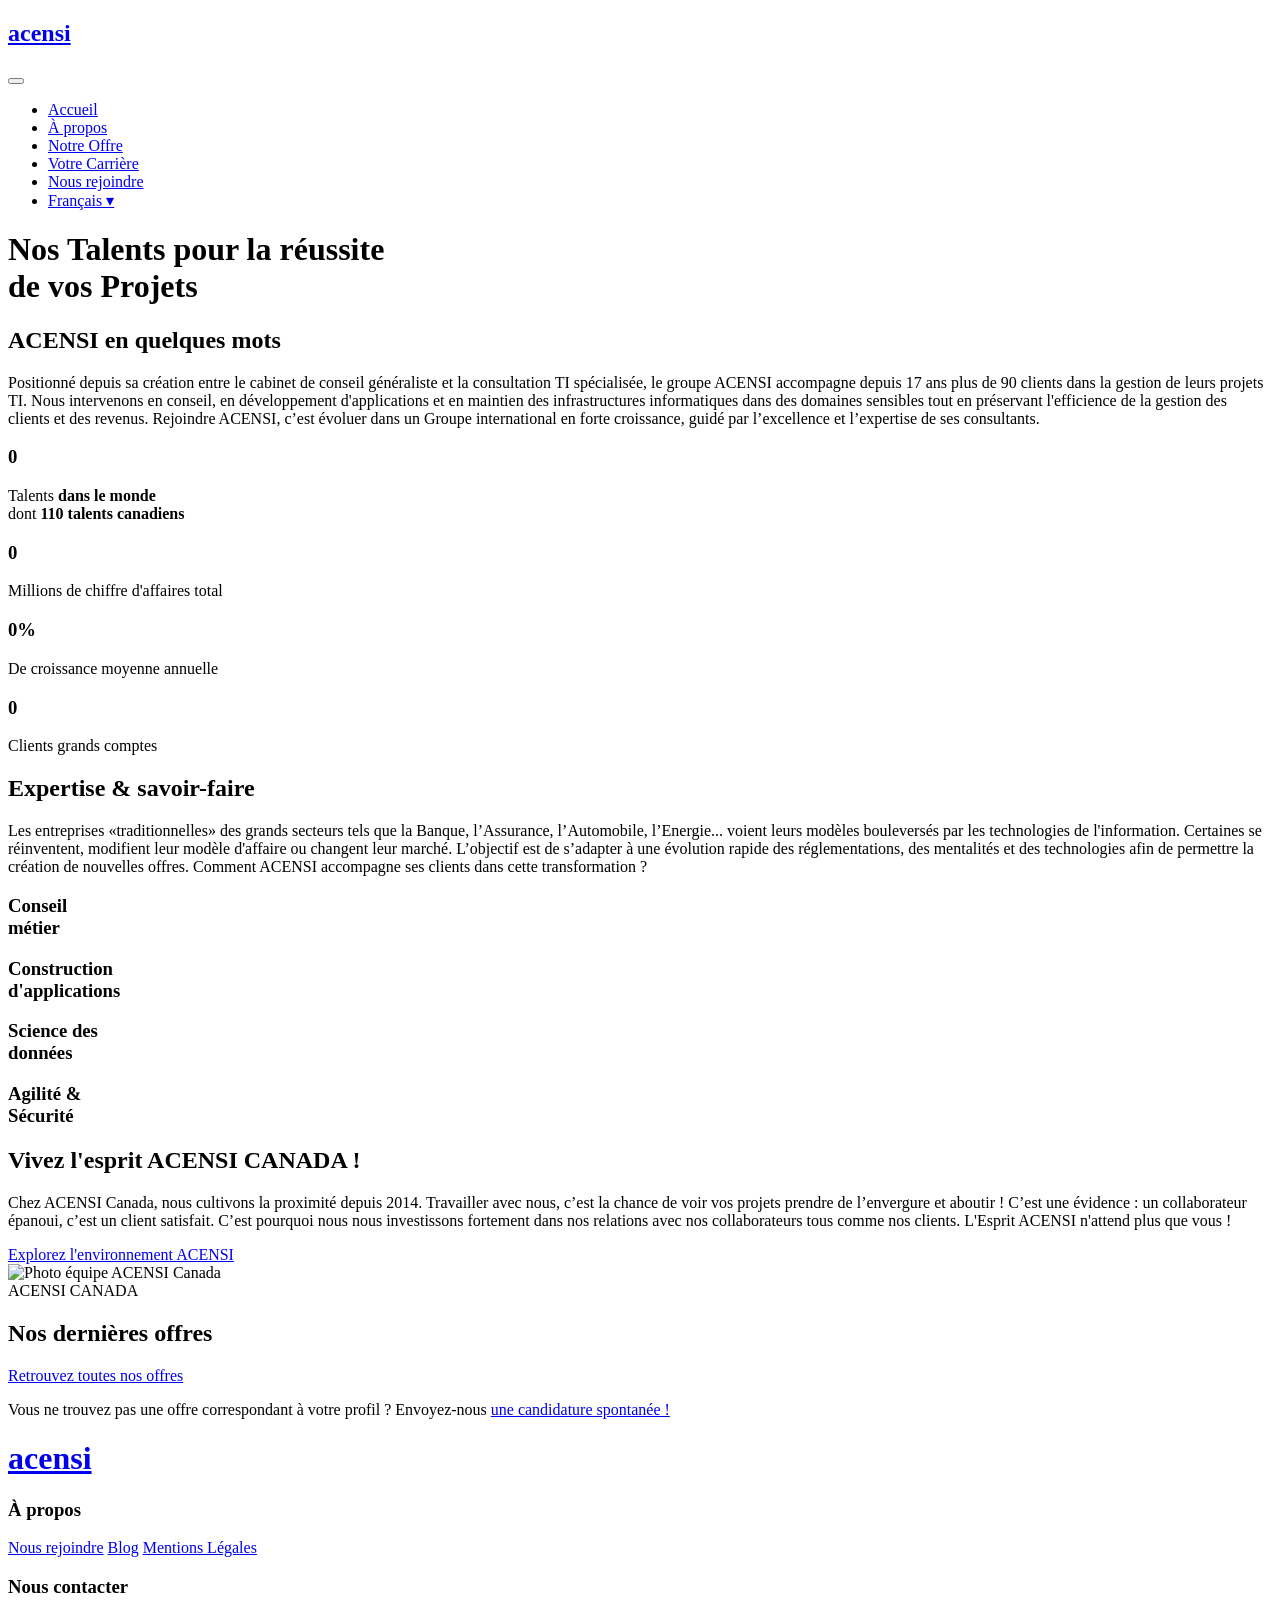
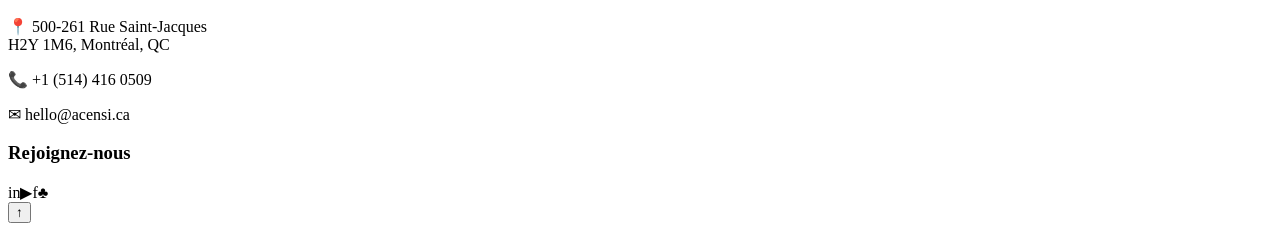
==== commit a4287ffc: "Update index.html" ====
--- a/index.html
+++ b/index.html
@@ -7,7 +7,7 @@
   <link rel="preconnect" href="https://fonts.googleapis.com">
   <link rel="preconnect" href="https://fonts.gstatic.com" crossorigin>
   <link href="https://fonts.googleapis.com/css2?family=Montserrat:wght@500;600;700;800&family=Open+Sans:wght@400;600;700&display=swap" rel="stylesheet">
-  <link rel="stylesheet" href="acensi_project/css/style.css" />
+  <link rel="stylesheet" href="projet accensi/css/style.css" />
 </head>
 <body>
 
@@ -83,7 +83,7 @@
           <a class="outline-btn" href="#contact">Explorez l'environnement ACENSI</a>
         </div>
         <div class="team-photo reveal">
-          <img src="images/profil.png" alt="Photo équipe ACENSI Canada">
+          <img src="projet accensi/images/profil.png" alt="Photo équipe ACENSI Canada">
           <div class="people-row">ACENSI CANADA</div>
         </div>
 
@@ -125,6 +125,6 @@
   </footer>
 
   <button id="topBtn" aria-label="Retour en haut">↑</button>
-  <script src="acensi_project/js/script.js"></script>
+  <script src="projet accensi/js/script.js"></script>
 </body>
 </html>
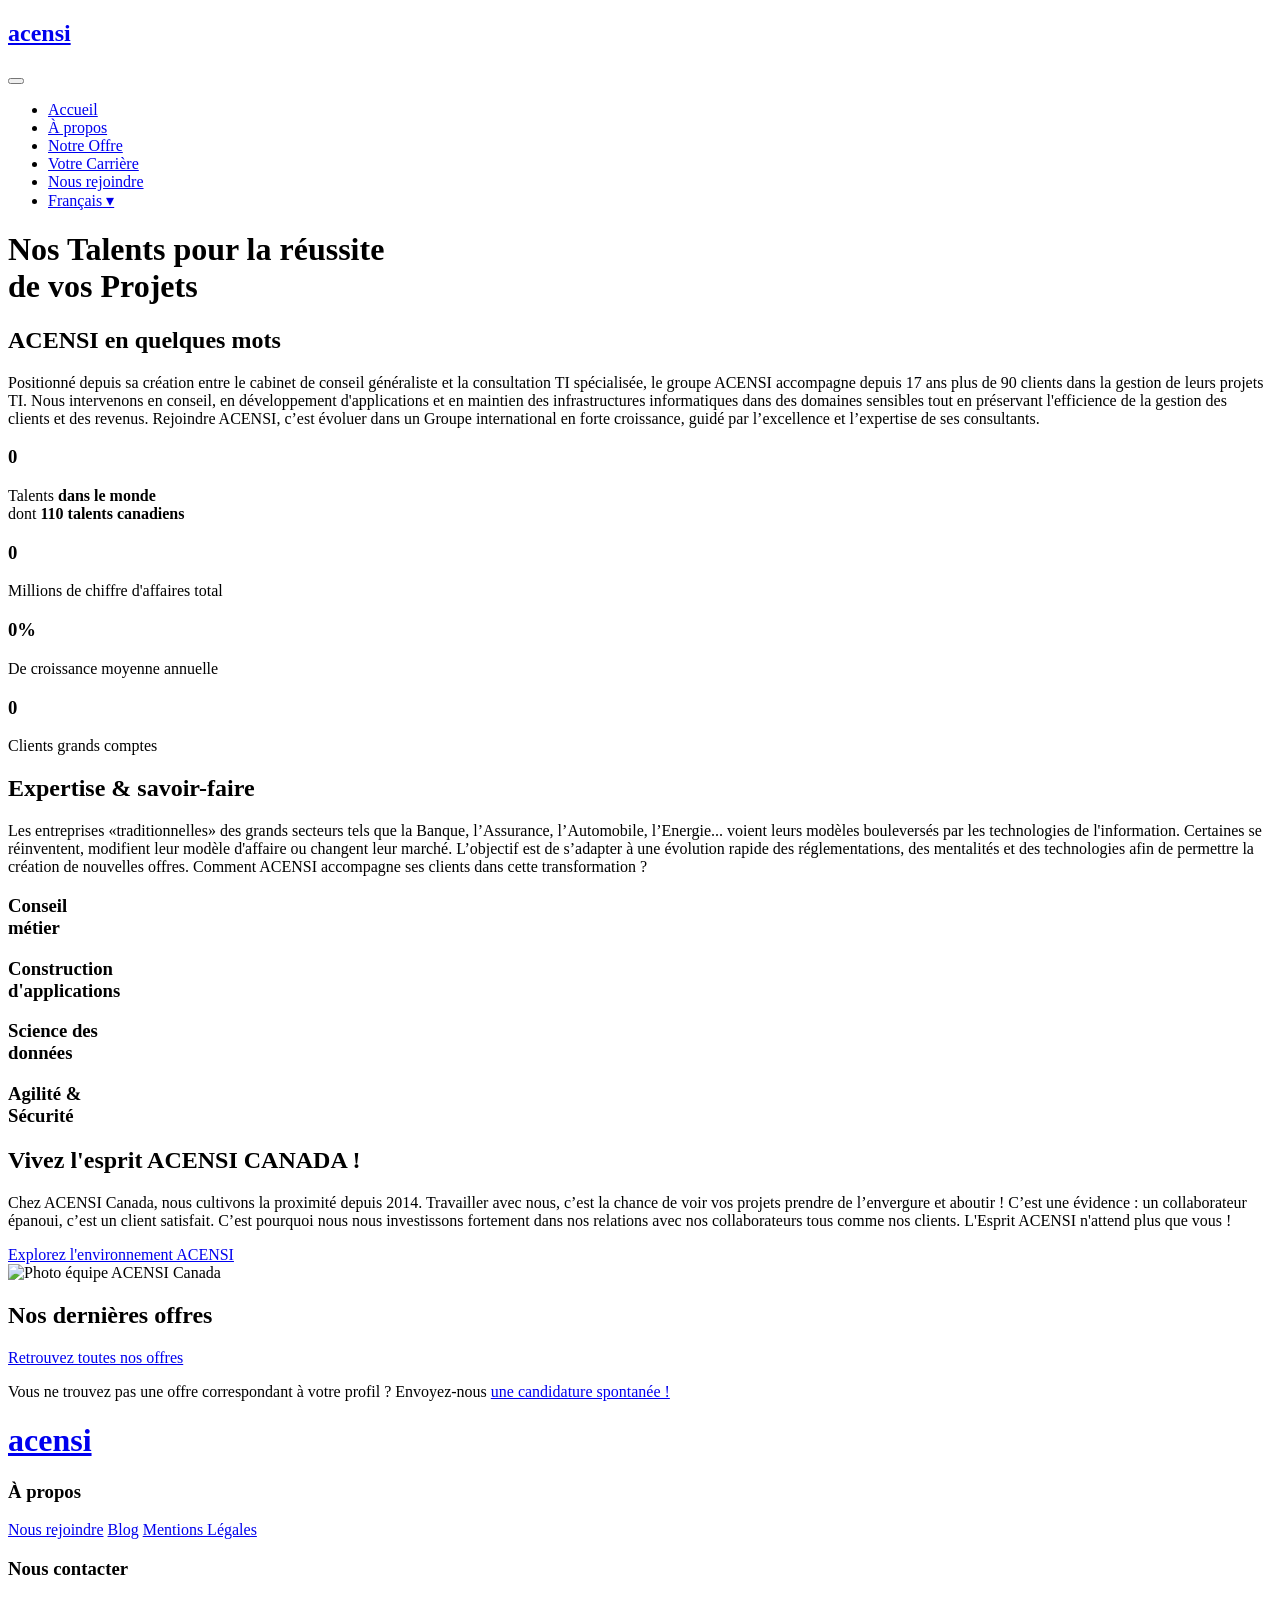
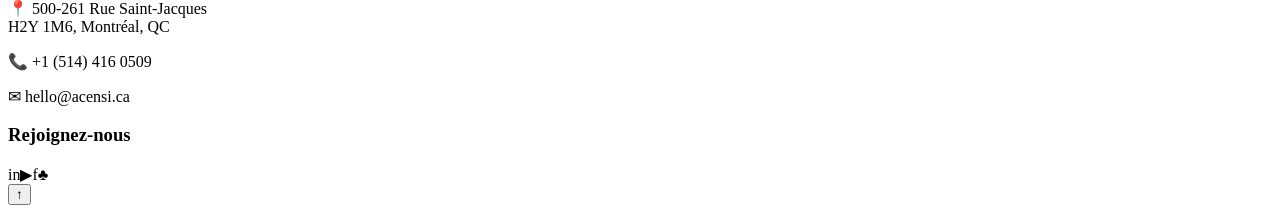
==== commit 5c45c55a: "Update index.html" ====
--- a/index.html
+++ b/index.html
@@ -84,7 +84,7 @@
         </div>
         <div class="team-photo reveal">
           <img src="projet accensi/images/profil.png" alt="Photo équipe ACENSI Canada">
-          <div class="people-row">ACENSI CANADA</div>
+          
         </div>
 
          
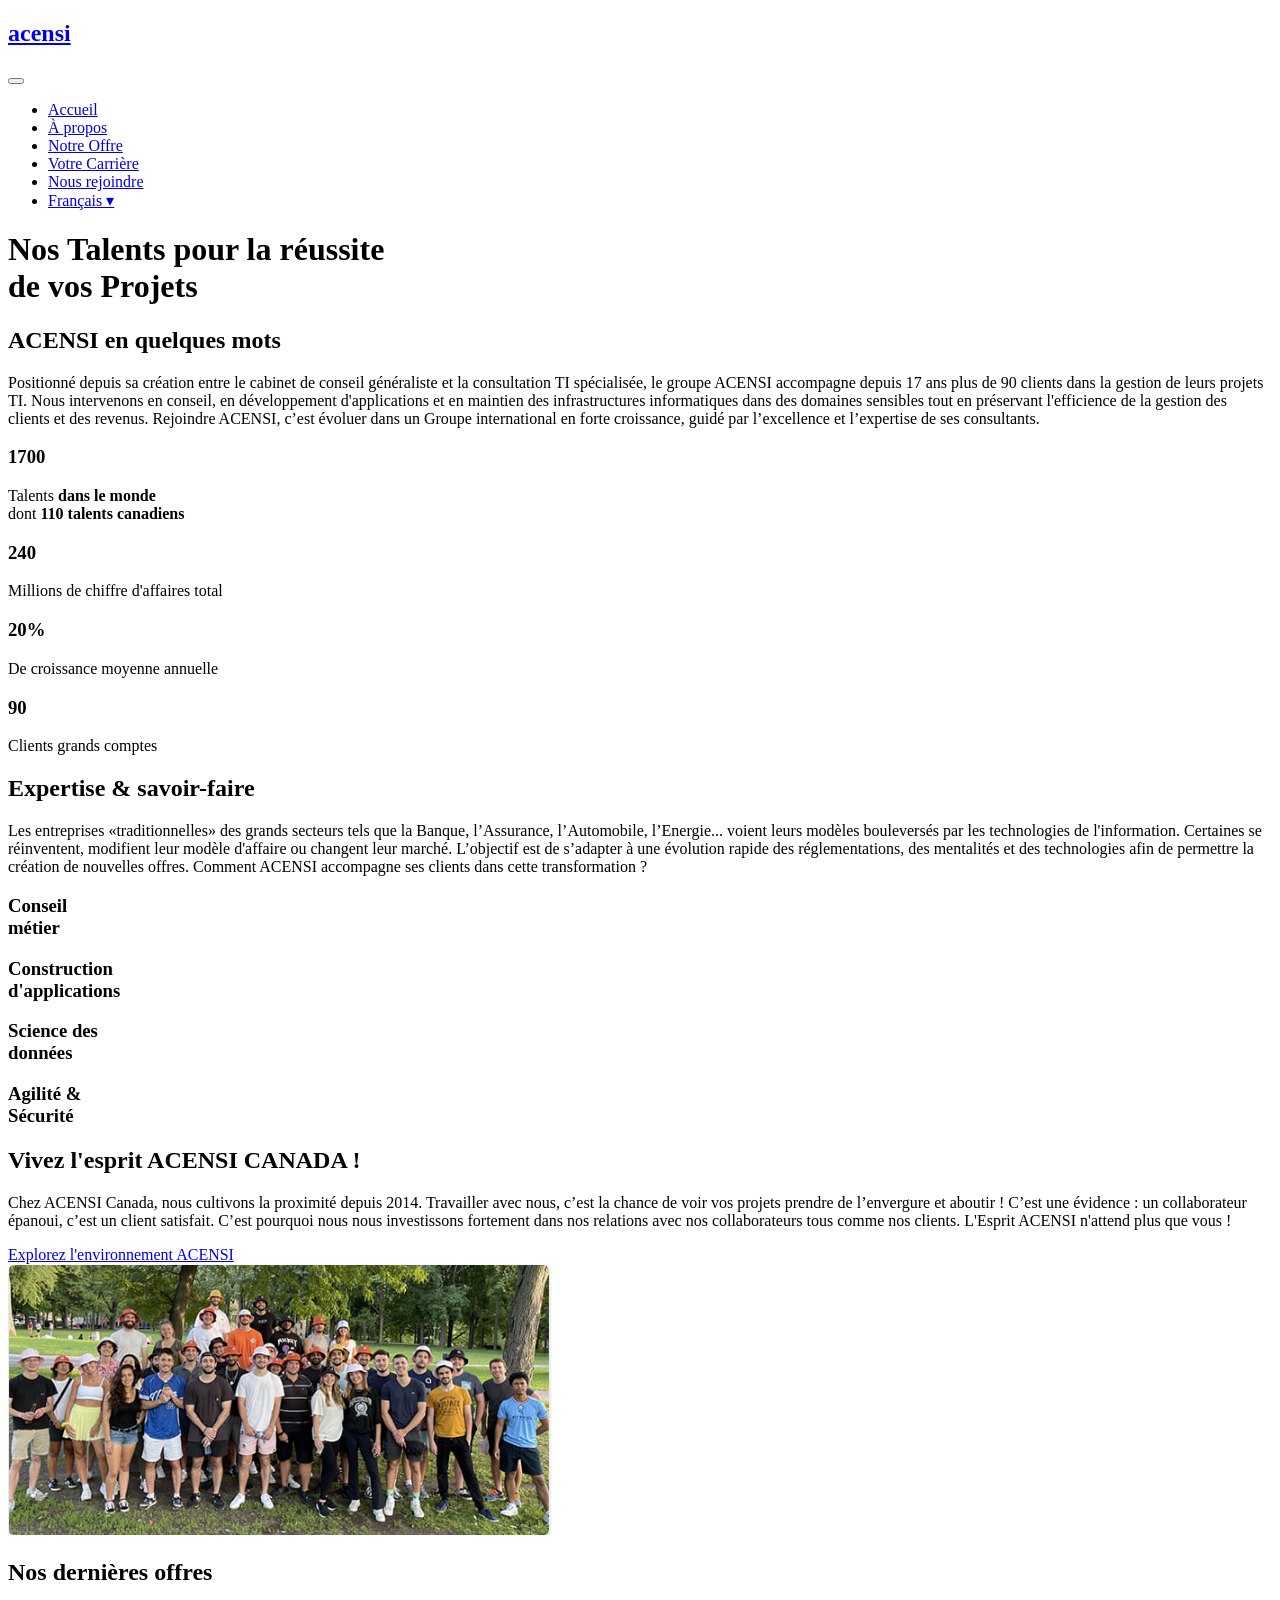
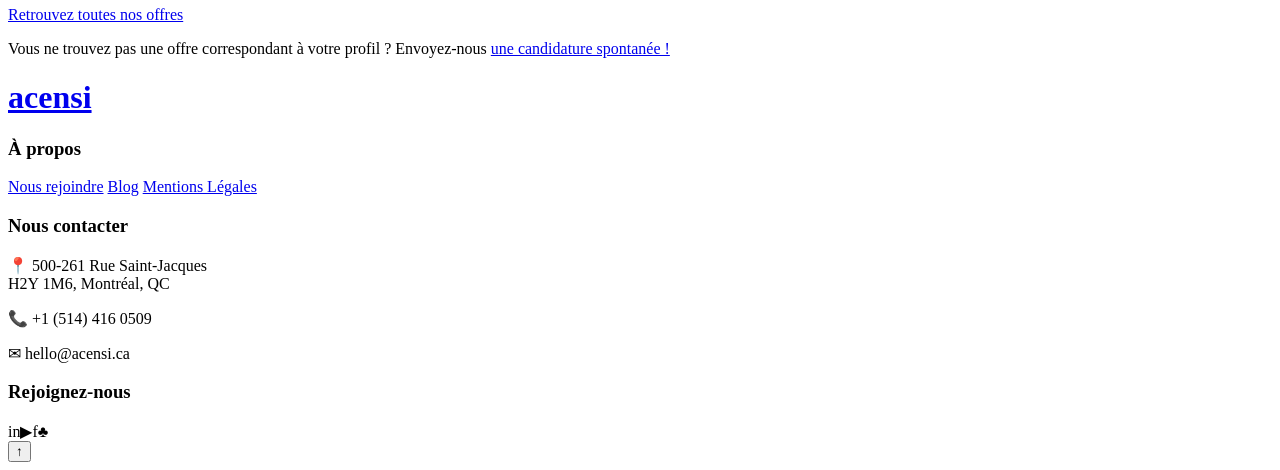
==== commit 6d47e066: "Update index.html" ====
--- a/index.html
+++ b/index.html
@@ -7,7 +7,7 @@
   <link rel="preconnect" href="https://fonts.googleapis.com">
   <link rel="preconnect" href="https://fonts.gstatic.com" crossorigin>
   <link href="https://fonts.googleapis.com/css2?family=Montserrat:wght@500;600;700;800&family=Open+Sans:wght@400;600;700&display=swap" rel="stylesheet">
-  <link rel="stylesheet" href="projet accensi/css/style.css" />
+  <link rel="stylesheet" href="pacensi_project/css/style.css" />
 </head>
 <body>
 
@@ -83,7 +83,7 @@
           <a class="outline-btn" href="#contact">Explorez l'environnement ACENSI</a>
         </div>
         <div class="team-photo reveal">
-          <img src="projet accensi/images/profil.png" alt="Photo équipe ACENSI Canada">
+          <img src="acensi_project/images/profil.png" alt="Photo équipe ACENSI Canada">
           
         </div>
 
@@ -125,6 +125,6 @@
   </footer>
 
   <button id="topBtn" aria-label="Retour en haut">↑</button>
-  <script src="projet accensi/js/script.js"></script>
+  <script src="acensi_project/js/script.js"></script>
 </body>
 </html>
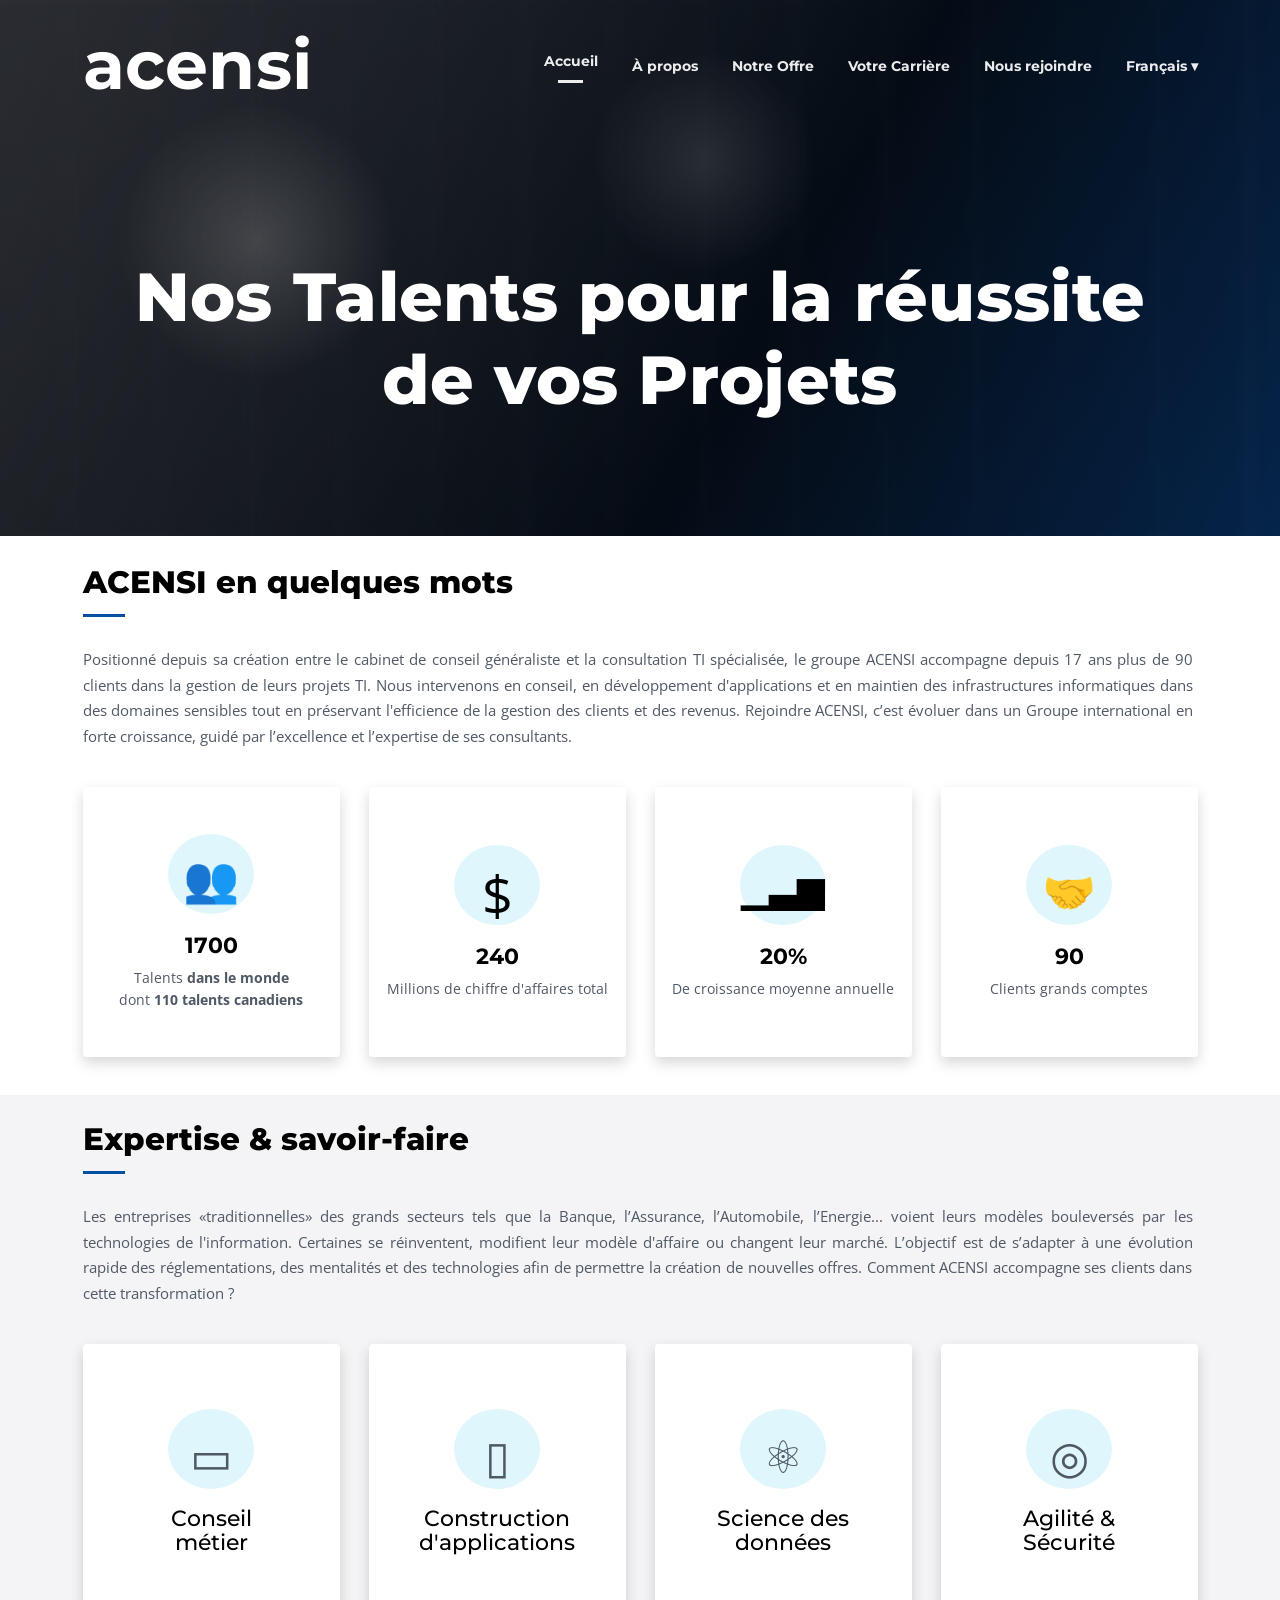
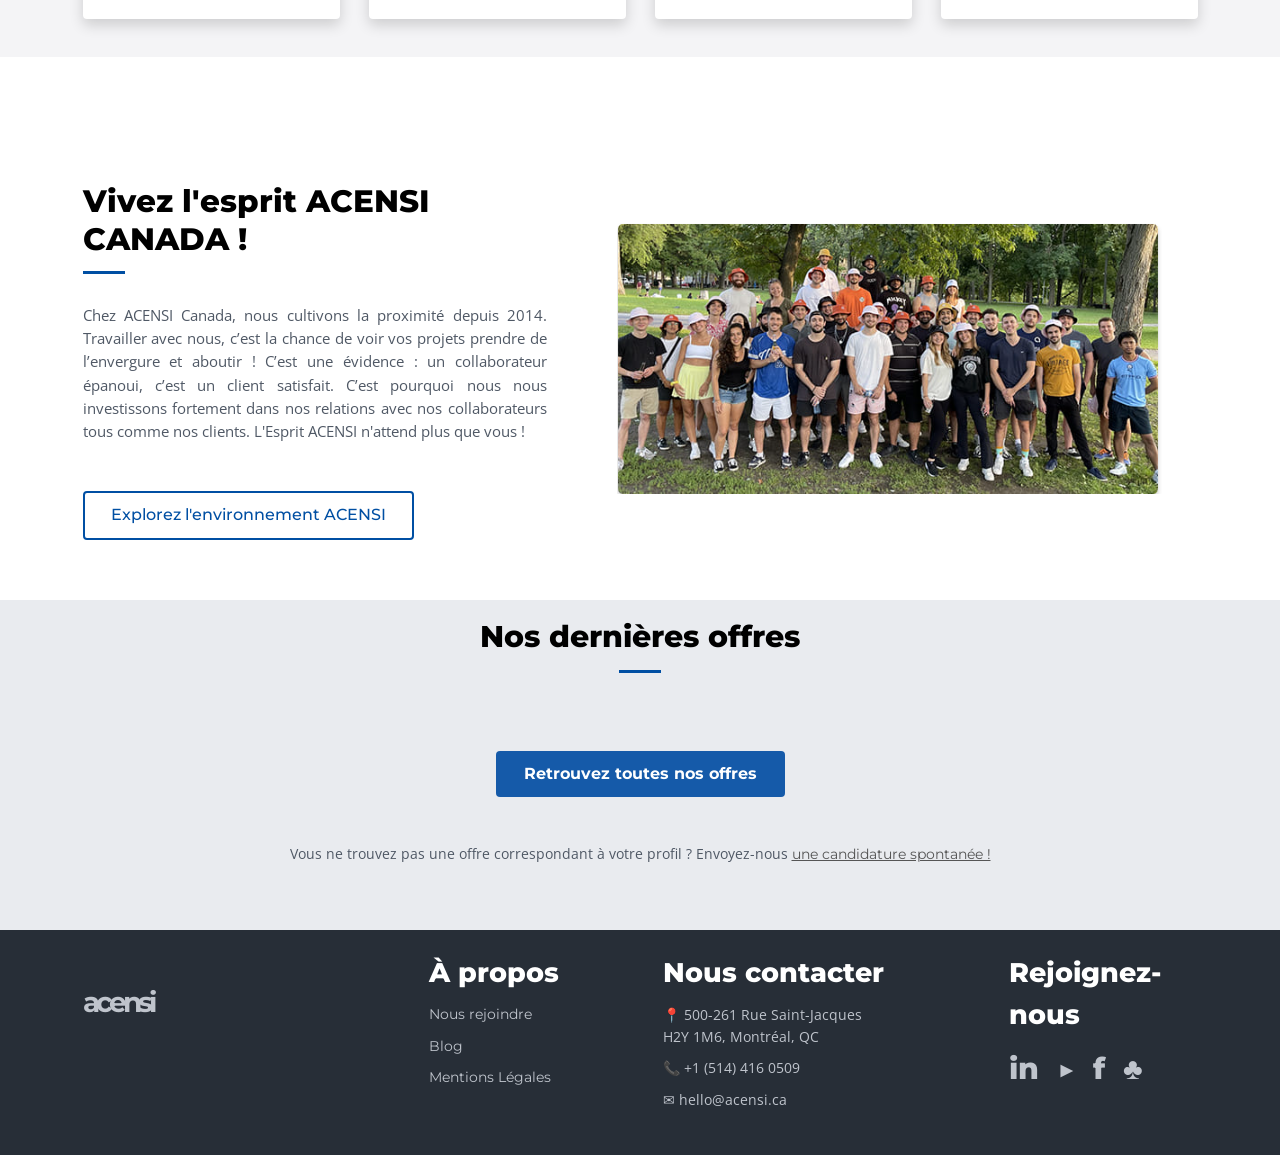
==== commit a582381a: "Update index.html" ====
--- a/index.html
+++ b/index.html
@@ -7,7 +7,7 @@
   <link rel="preconnect" href="https://fonts.googleapis.com">
   <link rel="preconnect" href="https://fonts.gstatic.com" crossorigin>
   <link href="https://fonts.googleapis.com/css2?family=Montserrat:wght@500;600;700;800&family=Open+Sans:wght@400;600;700&display=swap" rel="stylesheet">
-  <link rel="stylesheet" href="pacensi_project/css/style.css" />
+  <link rel="stylesheet" href="acensi_project/css/style.css" />
 </head>
 <body>
 
--- a/acensi_project/css/style.css
+++ b/acensi_project/css/style.css
@@ -0,0 +1,995 @@
+/* Variables globales du site */
+:root {
+  --blue: #004fa3;
+  --blue2: #155aa9;
+  --dark: #272e37;
+  --text: #4f5865;
+  --light: #f3f4f7;
+  --white: #fff;
+  --shadow: 0 6px 14px rgba(0, 0, 0, .16);
+}
+
+/* Reset général */
+* {
+  box-sizing: border-box;
+}
+
+/* Scroll fluide */
+html {
+  scroll-behavior: smooth;
+}
+
+/* Style global du body */
+body {
+  margin: 0;
+  font-family: 'Open Sans', Arial, sans-serif;
+  color: var(--text);
+  background: #fff;
+  line-height: 1.55;
+}
+
+/* Police des titres, liens et logo */
+h1,
+h2,
+h3,
+a,
+.logo {
+  font-family: 'Montserrat', Arial, sans-serif;
+}
+
+/* Style des liens */
+a {
+  text-decoration: none;
+}
+
+/* Conteneur principal */
+.container {
+  width: min(1115px, calc(100% - 48px));
+  margin: auto;
+}
+
+/* Section hero */
+.hero {
+  position: relative;
+  min-height: 536px;
+  color: white;
+  overflow: hidden;
+  background: radial-gradient(circle at 20% 45%, rgba(255, 255, 255, .35), transparent 13%),
+    radial-gradient(circle at 55% 30%, rgba(255, 255, 255, .20), transparent 14%),
+    linear-gradient(120deg, #555963 0%, #081322 60%, #08366e 100%);
+}
+
+/* Effet visuel du hero */
+.hero:before {
+  content: "";
+  position: absolute;
+  inset: 0;
+  background: linear-gradient(90deg, rgba(0, 0, 0, .35), rgba(0, 0, 0, .1)),
+    repeating-linear-gradient(90deg, transparent 0 85px, rgba(255, 255, 255, .05) 86px 88px);
+  filter: blur(6px);
+  transform: scale(1.03);
+}
+
+/* Overlay sombre du hero */
+.hero-overlay {
+  position: absolute;
+  inset: 0;
+  background: rgba(0, 0, 0, .24);
+}
+
+/* Barre de navigation */
+.navbar {
+  position: relative;
+  z-index: 4;
+  display: flex;
+  align-items: center;
+  justify-content: space-between;
+  width: min(1115px, calc(100% - 48px));
+  margin: auto;
+  padding: 24px 0;
+}
+
+/* Logo */
+.logo,
+.footer-logo {
+  font-size: 42px;
+  font-weight: 600;
+  letter-spacing: -4px;
+  color: #fff;
+}
+
+/* Liens de navigation */
+.nav-links {
+  display: flex;
+  gap: 34px;
+  list-style: none;
+  margin: 0;
+  padding: 0;
+  align-items: center;
+}
+
+/* Style des liens du menu */
+.nav-links a {
+  color: white;
+  font-weight: 700;
+  font-size: 14px;
+  opacity: .92;
+}
+
+/* Lien actif du menu */
+.nav-links a.active:after {
+  content: "";
+  display: block;
+  width: 25px;
+  height: 3px;
+  background: white;
+  margin: 7px auto 0;
+}
+
+/* Bouton menu mobile */
+.menu-toggle {
+  display: none;
+  background: none;
+  border: 0;
+}
+
+/* Barres du menu burger */
+.menu-toggle span {
+  display: block;
+  width: 28px;
+  height: 3px;
+  background: white;
+  margin: 5px;
+}
+
+/* Contenu du hero */
+.hero-content {
+  position: relative;
+  z-index: 2;
+  text-align: center;
+  margin-top: 125px;
+}
+
+/* Titre principal */
+.hero h1 {
+  font-size: 68px;
+  line-height: 1.22;
+  margin: 0;
+  font-weight: 800;
+  letter-spacing: .3px;
+}
+
+/* Sections générales */
+.section {
+  padding: 28px 0 38px;
+}
+
+/* Section blanche */
+.white {
+  background: #fff;
+}
+
+/* Section grise */
+.grey {
+  background: #f4f4f6;
+  padding-top: 26px;
+}
+
+/* Titres de section */
+.section-title {
+  color: #000;
+  font-size: 31px;
+  line-height: 1.2;
+  margin: 0 0 30px;
+  font-weight: 800;
+}
+
+/* Ligne décorative sous les titres */
+.section-title:after,
+.short-line {
+  content: "";
+  display: block;
+  width: 42px;
+  height: 3px;
+  background: var(--blue);
+  margin-top: 13px;
+}
+
+/* Texte d’introduction */
+.intro {
+  font-size: 15px;
+  line-height: 1.7;
+  margin: 0 0 38px;
+  max-width: 1110px;
+  text-align: justify;
+}
+
+/* Grilles des cartes */
+.stats-grid,
+.expertise-grid {
+  display: grid;
+  grid-template-columns: repeat(4, 1fr);
+  gap: 29px;
+}
+
+/* Cartes statistiques et expertises */
+.stat-card,
+.expert-card {
+  height: 270px;
+  background: white;
+  border-radius: 4px;
+  box-shadow: var(--shadow);
+  display: flex;
+  flex-direction: column;
+  align-items: center;
+  justify-content: center;
+  text-align: center;
+  transition: .35s ease;
+  position: relative;
+  overflow: hidden;
+}
+
+/* Effet hover des cartes */
+.stat-card:hover,
+.expert-card:hover {
+  transform: translateY(-10px);
+  box-shadow: 0 14px 25px rgba(0, 0, 0, .2);
+}
+
+/* Barre animée des cartes */
+.stat-card:before,
+.expert-card:before {
+  content: "";
+  position: absolute;
+  inset: auto 0 0;
+  height: 4px;
+  background: var(--blue);
+  transform: scaleX(0);
+  transition: .35s;
+}
+
+/* Affichage de la barre au survol */
+.stat-card:hover:before,
+.expert-card:hover:before {
+  transform: scaleX(1);
+}
+
+/* Titre des cartes statistiques */
+.stat-card h3 {
+  font-size: 22px;
+  margin: 7px 0 4px;
+  color: #000;
+}
+
+/* Texte des cartes statistiques */
+.stat-card p {
+  font-size: 14px;
+  margin: 0 10px;
+}
+
+/* Bulles d’icônes */
+.icon-bubble,
+.line-icon {
+  width: 86px;
+  height: 80px;
+  margin-bottom: 8px;
+  background: #dff6fc;
+  border-radius: 50%;
+  position: relative;
+}
+
+/* Icônes statistiques */
+.people-icon:after {
+  content: "👥";
+  font-size: 45px;
+}
+
+.money-icon:after {
+  content: "$";
+  font-size: 54px;
+  align-items: center;
+  justify-content: center;
+}
+
+.chart-icon:after {
+  content: "▁▃▆";
+  font-size: 36px;
+  align-items: center;
+  justify-content: center;
+}
+
+.hand-icon:after {
+  content: "🤝";
+  font-size: 42px;
+}
+
+/* Positionnement des icônes */
+.icon-bubble:after {
+  position: absolute;
+  inset: 8px 0 0;
+  display: grid;
+  place-items: center;
+  color: #000;
+}
+
+/* Cartes expertises */
+.expert-card {
+  height: 275px;
+}
+
+/* Titre des cartes expertises */
+.expert-card h3 {
+  font-size: 22px;
+  line-height: 1.1;
+  color: #000;
+  margin: 10px 0 0;
+  font-weight: 500;
+}
+
+/* Icônes expertises */
+.line-icon:after {
+  position: absolute;
+  inset: 12px 0 0;
+  display: grid;
+  place-items: center;
+  font-size: 45px;
+}
+
+.msg:after {
+  content: "▭";
+}
+
+.phone:after {
+  content: "▯";
+}
+
+.data:after {
+  content: "⚛";
+}
+
+.security:after {
+  content: "◎";
+}
+
+/* Section esprit / carrière */
+.spirit {
+  padding: 126px 0 60px;
+  background: white;
+}
+
+/* Grille de la section spirit */
+.spirit-grid {
+  display: grid;
+  grid-template-columns: 1fr 1.25fr;
+  gap: 70px;
+  align-items: center;
+}
+
+/* Texte de la section spirit */
+.spirit p {
+  font-size: 15px;
+  text-align: justify;
+  margin-bottom: 48px;
+}
+
+/* Bouton secondaire */
+.outline-btn {
+  display: inline-block;
+  border: 2px solid var(--blue);
+  color: var(--blue);
+  padding: 10px 26px;
+  border-radius: 4px;
+  font-weight: 500;
+  transition: .3s;
+}
+
+/* Hover du bouton secondaire */
+.outline-btn:hover {
+  background: var(--blue);
+  color: white;
+}
+
+
+
+/* Bandeau sur l’image équipe */
+.people-row {
+  position: absolute;
+  left: 0%;
+  right: 0%;
+  bottom: 50px;
+  text-align: center;
+  color: white;
+  background: rgba(0, 79, 163, .82);
+ 
+  font-weight: 800;
+  object-position: left center;
+  letter-spacing: 8px;
+}
+
+/* Section jobs / contact */
+.jobs {
+  background: #e9ebef;
+  padding: 14px 0 50px;
+  text-align: center;
+}
+
+/* Titre jobs */
+.jobs-title {
+  font-size: 30px;
+  color: #000;
+  margin: 0;
+  font-weight: 800;
+}
+
+/* Ligne courte centrée */
+.short-line {
+  margin: 9px auto 78px;
+}
+
+/* Bouton principal */
+.primary-btn {
+  display: inline-block;
+  background: var(--blue2);
+  color: white;
+  padding: 11px 28px;
+  border-radius: 4px;
+  font-weight: 700;
+  margin-bottom: 32px;
+}
+
+/* Hover bouton principal */
+.primary-btn:hover {
+  background: #0a4385;
+}
+
+/* Texte jobs */
+.jobs p {
+  font-size: 14px;
+}
+
+/* Liens dans jobs */
+.jobs a:not(.primary-btn) {
+  color: #555;
+  text-decoration: underline;
+}
+
+/* Footer */
+.footer {
+  background: var(--dark);
+  padding: 22px 0 34px;
+  color: #bfc4cc;
+}
+
+/* Grille footer */
+.footer-grid {
+  display: grid;
+  grid-template-columns: 1.6fr 1fr 1.6fr 1fr;
+  gap: 45px;
+  align-items: start;
+}
+
+/* Titres footer */
+.footer h3 {
+  color: white;
+  font-size: 27px;
+  margin: 0 0 10px;
+  font-weight: 800;
+}
+
+/* Textes et liens footer */
+.footer a,
+.footer p {
+  display: block;
+  color: #bfc4cc;
+  margin: 10px 0;
+  font-size: 14px;
+}
+
+/* Logo footer */
+.footer-logo {
+  margin-top: 55px;
+}
+
+/* Réseaux sociaux */
+.socials {
+  display: flex;
+  gap: 18px;
+}
+
+/* Icônes réseaux sociaux */
+.socials a {
+  font-size: 30px;
+  font-weight: 800;
+  margin: 0;
+}
+
+/* Bouton retour en haut */
+#topBtn {
+  position: fixed;
+  right: 22px;
+  bottom: 22px;
+  width: 44px;
+  height: 44px;
+  border: 0;
+  border-radius: 50%;
+  background: var(--blue);
+  color: white;
+  font-size: 22px;
+  cursor: pointer;
+  opacity: 0;
+  pointer-events: none;
+  transition: .3s;
+  box-shadow: var(--shadow);
+}
+
+/* Affichage du bouton retour en haut */
+#topBtn.show {
+  opacity: 1;
+  pointer-events: auto;
+}
+
+/* Animation d’apparition */
+.reveal {
+  opacity: 0;
+  transform: translateY(35px);
+  transition: opacity .75s ease, transform .75s ease;
+}
+
+/* État visible de l’animation */
+.reveal.show {
+  opacity: 1;
+  transform: none;
+}
+
+/* Animation pulse */
+.pulse {
+  animation: pulse 2s infinite;
+}
+
+/* Keyframes pulse */
+@keyframes pulse {
+  0%,
+  100% {
+    box-shadow: 0 0 0 0 rgba(21, 90, 169, .4);
+  }
+
+  50% {
+    box-shadow: 0 0 0 14px rgba(21, 90, 169, 0);
+  }
+}
+
+/* Responsive tablette */
+@media (max-width: 900px) {
+  .hero h1 {
+    font-size: 44px;
+  }
+
+  .nav-links {
+    position: absolute;
+    top: 76px;
+    right: 0;
+    left: 0;
+    background: rgba(39, 46, 55, .98);
+    flex-direction: column;
+    padding: 24px;
+    gap: 18px;
+    display: none;
+  }
+
+  .nav-links.open {
+    display: flex;
+  }
+
+  .menu-toggle {
+    display: block;
+  }
+
+  .stats-grid,
+  .expertise-grid,
+  .spirit-grid,
+  .footer-grid {
+    grid-template-columns: 1fr 1fr;
+  }
+
+  .spirit {
+    padding-top: 70px;
+  }
+}
+
+/* Responsive petit écran */
+@media (max-width: 580px) {
+  .container,
+  .navbar {
+    width: calc(100% - 28px);
+  }
+
+  .hero {
+    min-height: 430px;
+  }
+
+  .hero h1 {
+    font-size: 34px;
+  }
+
+  .stats-grid,
+  .expertise-grid,
+  .spirit-grid,
+  .footer-grid {
+    grid-template-columns: 1fr;
+  }
+
+  .section-title,
+  .jobs-title {
+    font-size: 26px;
+  }
+
+  .footer-logo {
+    margin-top: 0;
+  }
+}
+
+/* Correctifs responsive mobile — conservation du design desktop */
+@media (max-width: 768px) {
+  body {
+    overflow-x: hidden;
+  }
+
+  .container,
+  .navbar {
+    width: calc(100% - 32px);
+  }
+
+  .navbar {
+    padding: 18px 0;
+  }
+
+  .logo,
+  .footer-logo {
+    font-size: 38px;
+    line-height: 1;
+  }
+
+  .nav-links {
+    top: 68px;
+    border-radius: 0 0 10px 10px;
+    box-shadow: 0 12px 25px rgba(0, 0, 0, .25);
+  }
+
+  .nav-links a {
+    font-size: 15px;
+  }
+
+  .hero {
+    min-height: 520px;
+    display: flex;
+    flex-direction: column;
+  }
+
+  .hero-content {
+    margin: 0;
+    padding: 135px 16px 90px;
+    display: flex;
+    align-items: center;
+    justify-content: center;
+    flex: 1;
+  }
+
+  .hero h1 {
+    font-size: clamp(34px, 9vw, 48px);
+    line-height: 1.18;
+    max-width: 720px;
+  }
+
+  .section {
+    padding: 42px 0 46px;
+  }
+
+  .grey {
+    padding-top: 42px;
+  }
+
+  .section-title {
+    font-size: clamp(26px, 7vw, 32px);
+    margin-bottom: 26px;
+  }
+
+  .intro {
+    font-size: 15px;
+    text-align: left;
+    margin-bottom: 30px;
+    line-height: 1.75;
+  }
+
+  .stats-grid,
+  .expertise-grid {
+    grid-template-columns: repeat(2, minmax(0, 1fr));
+    gap: 18px;
+  }
+
+  .stat-card,
+  .expert-card {
+    height: 235px;
+    padding: 18px 14px;
+  }
+
+  .icon-bubble,
+  .line-icon {
+    width: 74px;
+    height: 70px;
+  }
+
+  .stat-card h3 {
+    font-size: 21px;
+  }
+
+  .stat-card p {
+    font-size: 13.5px;
+  }
+
+  .expert-card h3 {
+    font-size: 20px;
+  }
+
+  .spirit {
+    padding: 64px 0 48px;
+  }
+
+  .spirit-grid {
+    grid-template-columns: 1fr;
+    gap: 34px;
+  }
+
+  .spirit p {
+    text-align: left;
+    margin-bottom: 30px;
+  }
+
+  .outline-btn,
+  .primary-btn {
+    width: 100%;
+    max-width: 360px;
+    text-align: center;
+  }
+
+  .team-photo {
+    height: 245px;
+    width: 100%;
+  }
+
+  .jobs {
+    padding: 38px 0 44px;
+  }
+
+  .short-line {
+    margin-bottom: 44px;
+  }
+
+  .footer {
+    padding: 38px 0;
+  }
+
+  .footer-grid {
+    grid-template-columns: 1fr 1fr;
+    gap: 26px 30px;
+  }
+
+  .footer-logo {
+    margin-top: 0;
+  }
+
+  .footer h3 {
+    font-size: 23px;
+  }
+
+  .socials {
+    flex-wrap: wrap;
+  }
+}
+
+/* Responsive mobile */
+@media (max-width: 480px) {
+  .container,
+  .navbar {
+    width: calc(100% - 24px);
+  }
+
+  .navbar {
+    padding: 16px 0;
+  }
+
+  .logo,
+  .footer-logo {
+    font-size: 34px;
+    letter-spacing: -3px;
+  }
+
+  .menu-toggle {
+    padding: 4px 0;
+  }
+
+  .menu-toggle span {
+    width: 26px;
+    height: 3px;
+    margin: 4px 0;
+  }
+
+  .nav-links {
+    top: 62px;
+    padding: 22px 18px;
+    gap: 16px;
+  }
+
+  .hero {
+    min-height: 470px;
+  }
+
+  .hero-content {
+    padding: 105px 10px 70px;
+  }
+
+  .hero h1 {
+    font-size: 32px;
+    line-height: 1.22;
+  }
+
+  .section {
+    padding: 36px 0 40px;
+  }
+
+  .section-title {
+    font-size: 25px;
+    margin-bottom: 22px;
+  }
+
+  .section-title:after,
+  .short-line {
+    width: 40px;
+    height: 3px;
+  }
+
+  .intro {
+    font-size: 14px;
+    line-height: 1.75;
+    margin-bottom: 26px;
+  }
+
+  .stats-grid,
+  .expertise-grid {
+    grid-template-columns: 1fr;
+    gap: 20px;
+  }
+
+  .stat-card,
+  .expert-card {
+    height: auto;
+    min-height: 210px;
+    padding: 34px 18px;
+  }
+
+  .icon-bubble,
+  .line-icon {
+    width: 76px;
+    height: 72px;
+    margin-bottom: 10px;
+  }
+
+  .people-icon:after {
+    font-size: 40px;
+  }
+
+  .money-icon:after {
+    font-size: 48px;
+  }
+
+  .chart-icon:after {
+    font-size: 32px;
+  }
+
+  .hand-icon:after {
+    font-size: 38px;
+  }
+
+  .line-icon:after {
+    font-size: 40px;
+  }
+
+  .stat-card h3 {
+    font-size: 22px;
+  }
+
+  .expert-card h3 {
+    font-size: 22px;
+  }
+
+  .spirit {
+    padding: 52px 0 42px;
+  }
+
+  .spirit-grid {
+    gap: 28px;
+  }
+
+  .spirit p {
+    font-size: 14px;
+    line-height: 1.75;
+    margin-bottom: 26px;
+  }
+
+  .outline-btn,
+  .primary-btn {
+    max-width: none;
+    padding: 11px 18px;
+    font-size: 15px;
+  }
+
+  .team-photo {
+    height: 210px;
+  }
+
+  .people-row {
+    left: 8%;
+    right: 8%;
+    bottom: 38px;
+    padding: 16px 10px;
+    letter-spacing: 3px;
+    font-size: 13px;
+  }
+
+  .jobs-title {
+    font-size: 25px;
+  }
+
+  .short-line {
+    margin: 9px auto 36px;
+  }
+
+  .jobs p {
+    font-size: 13.5px;
+    line-height: 1.7;
+  }
+
+  .footer-grid {
+    grid-template-columns: 1fr;
+    gap: 24px;
+    text-align: left;
+  }
+
+  .footer h3 {
+    font-size: 24px;
+    margin-bottom: 8px;
+  }
+
+  .footer a,
+  .footer p {
+    font-size: 14px;
+    margin: 8px 0;
+  }
+
+  .socials a {
+    font-size: 28px;
+  }
+
+  #topBtn {
+    right: 14px;
+    bottom: 14px;
+    width: 40px;
+    height: 40px;
+  }
+}
+
+/* Responsive très petit mobile */
+@media (max-width: 360px) {
+  .hero h1 {
+    font-size: 29px;
+  }
+
+  .section-title,
+  .jobs-title {
+    font-size: 23px;
+  }
+
+  .stat-card,
+  .expert-card {
+    min-height: 200px;
+  }
+}
